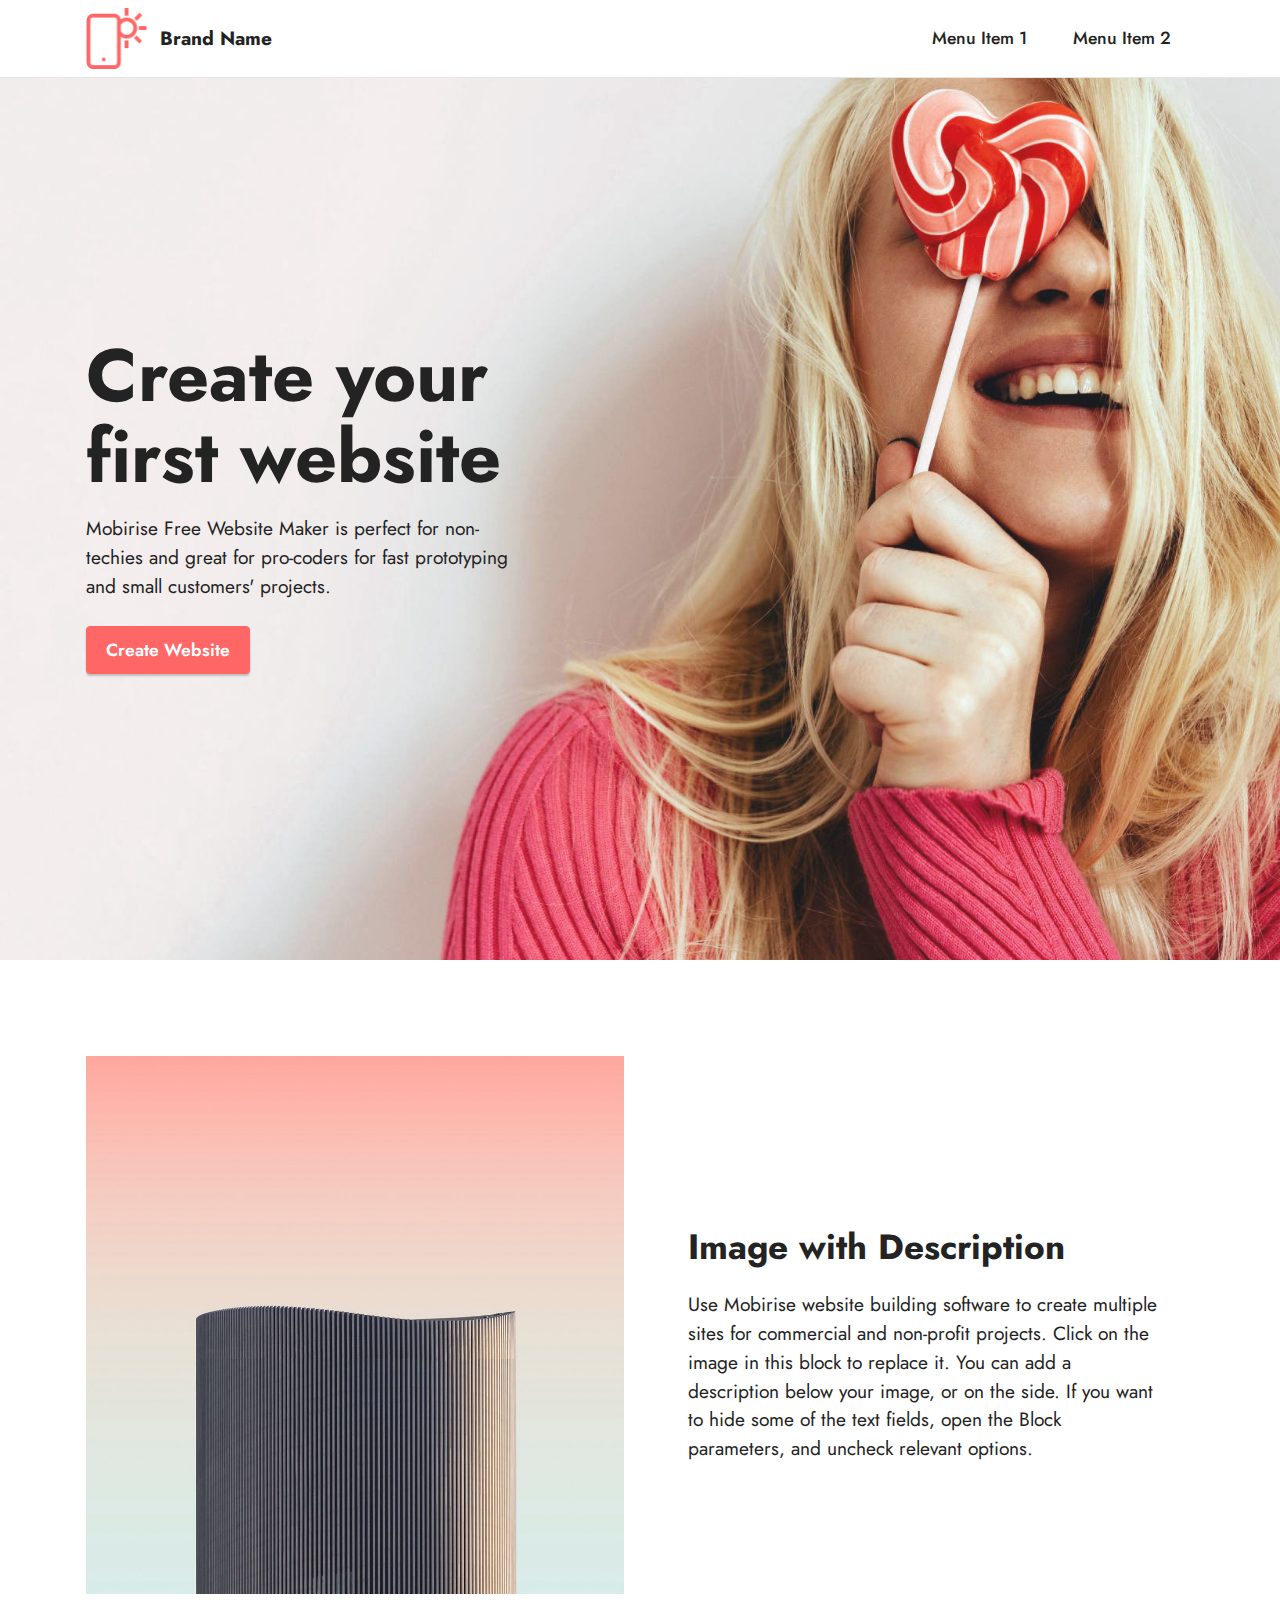
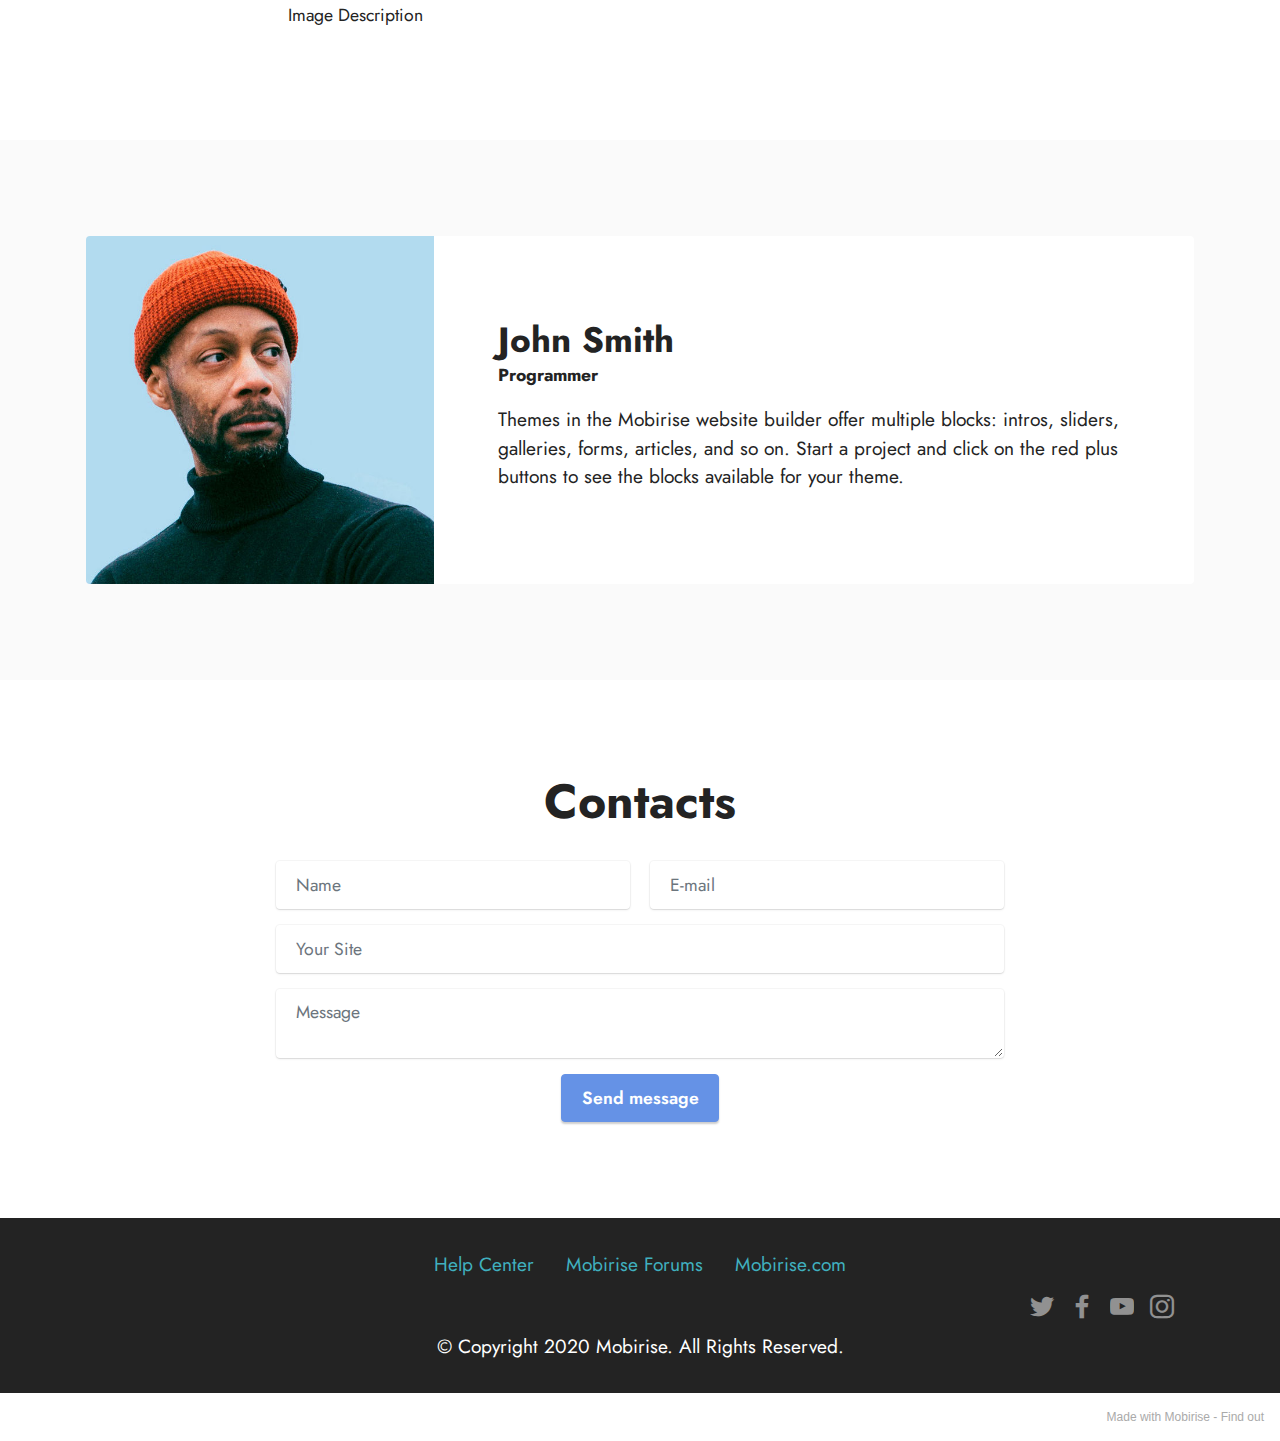
==== page1.html @ b59814b5 "default mobirise start" ====
<!DOCTYPE html>
<html  >
<head>
  <!-- Site made with Mobirise Website Builder v5.3.15, https://mobirise.com -->
  <meta charset="UTF-8">
  <meta http-equiv="X-UA-Compatible" content="IE=edge">
  <meta name="generator" content="Mobirise v5.3.15, mobirise.com">
  <meta name="viewport" content="width=device-width, initial-scale=1, minimum-scale=1">
  <link rel="shortcut icon" href="assets/images/logo.png" type="image/x-icon">
  <meta name="description" content="">
  
  
  <title>Stuff</title>
  <link rel="stylesheet" href="assets/bootstrap/css/bootstrap.min.css">
  <link rel="stylesheet" href="assets/bootstrap/css/bootstrap-grid.min.css">
  <link rel="stylesheet" href="assets/bootstrap/css/bootstrap-reboot.min.css">
  <link rel="stylesheet" href="assets/dropdown/css/style.css">
  <link rel="stylesheet" href="assets/socicon/css/styles.css">
  <link rel="stylesheet" href="assets/theme/css/style.css">
  <link rel="preload" href="https://fonts.googleapis.com/css?family=Jost:100,200,300,400,500,600,700,800,900,100i,200i,300i,400i,500i,600i,700i,800i,900i&display=swap" as="style" onload="this.onload=null;this.rel='stylesheet'">
  <noscript><link rel="stylesheet" href="https://fonts.googleapis.com/css?family=Jost:100,200,300,400,500,600,700,800,900,100i,200i,300i,400i,500i,600i,700i,800i,900i&display=swap"></noscript>
  <link rel="preload" as="style" href="assets/mobirise/css/mbr-additional.css"><link rel="stylesheet" href="assets/mobirise/css/mbr-additional.css" type="text/css">
  
  
  
  
</head>
<body>
  
  <section class="menu cid-s48OLK6784" once="menu" id="menu1-k">
    
    <nav class="navbar navbar-dropdown navbar-fixed-top navbar-expand-lg">
        <div class="container">
            <div class="navbar-brand">
                <span class="navbar-logo">
                    <a href="https://mobiri.se">
                        <img src="assets/images/logo.png" alt="Mobirise" style="height: 3.8rem;">
                    </a>
                </span>
                <span class="navbar-caption-wrap"><a class="navbar-caption text-black display-7" href="https://mobiri.se">Brand Name</a></span>
            </div>
            <button class="navbar-toggler" type="button" data-toggle="collapse" data-target="#navbarSupportedContent" aria-controls="navbarNavAltMarkup" aria-expanded="false" aria-label="Toggle navigation">
                <div class="hamburger">
                    <span></span>
                    <span></span>
                    <span></span>
                    <span></span>
                </div>
            </button>
            <div class="collapse navbar-collapse" id="navbarSupportedContent">
                <ul class="navbar-nav nav-dropdown nav-right" data-app-modern-menu="true"><li class="nav-item"><a class="nav-link link text-black display-4" href="https://mobirise.com">Menu Item 1</a></li>
                    <li class="nav-item"><a class="nav-link link text-black display-4" href="https://mobirise.com">
                            Menu Item 2</a></li></ul>
                
                
            </div>
        </div>
    </nav>

</section>

<section data-bs-version="5" class="header1 cid-sEaoOGpxXw mbr-fullscreen" id="header1-m">

    

    <div class="mbr-overlay" style="opacity: 0.1; background-color: rgb(250, 250, 250);"></div>

    <div class="container">
        <div class="row">
            <div class="col-12 col-lg-5">
                <h1 class="mbr-section-title mbr-fonts-style mb-3 display-1"><strong>Create your first website</strong></h1>
                
                <p class="mbr-text mbr-fonts-style display-7">
                    Mobirise Free Website Maker is perfect for non-techies and great for pro-coders for fast prototyping and small customers' projects.</p>
                <div class="mbr-section-btn mt-3"><a class="btn btn-secondary display-4" href="https://mobiri.se">Create Website</a></div>
            </div>
        </div>
    </div>
</section>

<section data-bs-version="5" class="image1 cid-sEaKKhpQKd" id="image1-u">
    

    

    <div class="container">
        <div class="row align-items-center">
            <div class="col-12 col-lg-6">
                <div class="image-wrapper">
                    <img src="assets/images/4.jpg" alt="Mobirise">
                    <p class="mbr-description mbr-fonts-style pt-2 align-center display-4">
                    Image Description</p>
                </div>
            </div>
            <div class="col-12 col-lg">
                <div class="text-wrapper">
                    <h3 class="mbr-section-title mbr-fonts-style mb-3 display-5">
                        <strong>Image with Description</strong></h3>
                    <p class="mbr-text mbr-fonts-style display-7">
                        Use Mobirise website building software to create multiple sites for commercial and non-profit projects. Click on the image in this block to replace it. You can add a description below your image, or on the side. If you want to hide some of the text fields, open the Block parameters, and uncheck relevant options.</p>
                </div>
            </div>
        </div>
    </div>
</section>

<section data-bs-version="5" class="team2 cid-sEaE7XAwR1" xmlns="http://www.w3.org/1999/html" id="team2-s">
    
    
    <div class="container">
        <div class="card">
            <div class="card-wrapper">
                <div class="row align-items-center">
                    <div class="col-12 col-md-4">
                        <div class="image-wrapper">
                            <img src="assets/images/team1.jpg" alt="Mobirise">
                        </div>
                    </div>
                    <div class="col-12 col-md">
                        <div class="card-box">
                            <h5 class="card-title mbr-fonts-style m-0 display-5">
                                <strong>John Smith</strong>
                            </h5>
                            <h6 class="card-subtitle mbr-fonts-style mb-3 display-4">
                                <strong>Programmer</strong>
                            </h6>
                            <p class="mbr-text mbr-fonts-style display-7">
                                Themes in the Mobirise website builder offer multiple blocks: intros, sliders,
                                galleries, forms, articles, and so on. Start a project and click on the red plus buttons
                                to see the blocks available for your theme.
                            </p>
                            
                        </div>
                    </div>
                </div>
            </div>
        </div>
        
        
    </div>
</section>

<section data-bs-version="5" class="form5 cid-sEaKGz1QrH" id="form5-t">
    
    
    <div class="container">
        <div class="mbr-section-head">
            <h3 class="mbr-section-title mbr-fonts-style align-center mb-0 display-2">
                <strong>Contacts</strong>
            </h3>
            
        </div>
        <div class="row justify-content-center mt-4">
            <div class="col-lg-8 mx-auto mbr-form" data-form-type="formoid">
                <form action="https://mobirise.eu/" method="POST" class="mbr-form form-with-styler" data-form-title="Form Name"><input type="hidden" name="email" data-form-email="true" value="W92uXY3sP7HtHUeAK1rM3DYgXbi/4XWy49uOgr8+T4eS1At6cnFmi3TkucFEPTdUoYhQ1/Ftp0VCK+U4CrrGh5AGWeN4WQmde5aiM6MkG2aBrFM1gDrx82/YSzYjQr09">
                    <div class="row">
                        <div hidden="hidden" data-form-alert="" class="alert alert-success col-12">Thanks for filling out
                            the form!</div>
                        <div hidden="hidden" data-form-alert-danger="" class="alert alert-danger col-12">Oops...! some
                            problem!</div>
                    </div>
                    <div class="dragArea row">
                        <div class="col-md col-sm-12 form-group mb-3" data-for="name">
                            <input type="text" name="name" placeholder="Name" data-form-field="name" class="form-control" value="" id="name-form5-t">
                        </div>
                        <div class="col-md col-sm-12 form-group mb-3" data-for="email">
                            <input type="email" name="email" placeholder="E-mail" data-form-field="email" class="form-control" value="" id="email-form5-t">
                        </div>
                        <div class="col-12 form-group mb-3" data-for="url">
                            <input type="url" name="url" placeholder="Your Site" data-form-field="url" class="form-control" value="" id="url-form5-t">
                        </div>
                        <div class="col-12 form-group mb-3" data-for="textarea">
                            <textarea name="textarea" placeholder="Message" data-form-field="textarea" class="form-control" id="textarea-form5-t"></textarea>
                        </div>
                        <div class="col-lg-12 col-md-12 col-sm-12 align-center mbr-section-btn">
                            <button type="submit" class="btn btn-primary display-4">Send message</button>
                        </div>
                    </div>
                </form>
            </div>
        </div>
    </div>
</section>

<section class="footer3 cid-s48P1Icc8J" once="footers" id="footer3-l">

    

    

    <div class="container">
        <div class="media-container-row align-center mbr-white">
            <div class="row row-links">
                <ul class="foot-menu">
                    
                    
                    
                    
                    
                <li class="foot-menu-item mbr-fonts-style display-7"><a href="https://mobirise.com/help/" class="text-success">Help Center</a></li><li class="foot-menu-item mbr-fonts-style display-7"><a href="http://forums.mobirise.com/" class="text-success">Mobirise Forums</a></li><li class="foot-menu-item mbr-fonts-style display-7"><a href="https://mobirise.com/" class="text-success">Mobirise.com</a></li></ul>
            </div>
            <div class="row social-row">
                <div class="social-list align-right pb-2">
                    
                    
                    
                    
                    
                    
                <div class="soc-item">
                        <a href="https://twitter.com/mobirise" target="_blank">
                            <span class="socicon-twitter socicon mbr-iconfont mbr-iconfont-social"></span>
                        </a>
                    </div><div class="soc-item">
                        <a href="https://www.facebook.com/pages/Mobirise/1616226671953247" target="_blank">
                            <span class="socicon-facebook socicon mbr-iconfont mbr-iconfont-social"></span>
                        </a>
                    </div><div class="soc-item">
                        <a href="https://www.youtube.com/c/mobirise" target="_blank">
                            <span class="socicon-youtube socicon mbr-iconfont mbr-iconfont-social"></span>
                        </a>
                    </div><div class="soc-item">
                        <a href="https://instagram.com/mobirise" target="_blank">
                            <span class="mbr-iconfont mbr-iconfont-social socicon-instagram socicon"></span>
                        </a>
                    </div></div>
            </div>
            <div class="row row-copirayt">
                <p class="mbr-text mb-0 mbr-fonts-style mbr-white align-center display-7">
                    © Copyright 2020 Mobirise. All Rights Reserved.
                </p>
            </div>
        </div>
    </div>
</section><section style="background-color: #fff; font-family: -apple-system, BlinkMacSystemFont, 'Segoe UI', 'Roboto', 'Helvetica Neue', Arial, sans-serif; color:#aaa; font-size:12px; padding: 0; align-items: center; display: flex;"><a href="https://mobirise.site/z" style="flex: 1 1; height: 3rem; padding-left: 1rem;"></a><p style="flex: 0 0 auto; margin:0; padding-right:1rem;">Made with Mobirise - <a href="https://mobirise.site/l" style="color:#aaa;">Find out</a></p></section><script src="assets/bootstrap/js/bootstrap.bundle.min.js"></script>  <script src="assets/web/assets/cookies-alert-plugin/cookies-alert-core.js"></script>  <script src="assets/web/assets/cookies-alert-plugin/cookies-alert-script.js"></script>  <script src="assets/smoothscroll/smooth-scroll.js"></script>  <script src="assets/ytplayer/index.js"></script>  <script src="assets/theme/js/script.js"></script>  <script src="assets/formoid/formoid.min.js"></script>  
  
  
<input name="cookieData" type="hidden" data-cookie-customDialogSelector='null' data-cookie-colorText='#424a4d' data-cookie-colorBg='rgba(234, 239, 241, 0.99)' data-cookie-textButton='Agree' data-cookie-colorButton='' data-cookie-colorLink='#424a4d' data-cookie-underlineLink='true' data-cookie-text="We use cookies to give you the best experience. Read our <a href='privacy.html'>cookie policy</a>.">
   <div id="scrollToTop" class="scrollToTop mbr-arrow-up"><a style="text-align: center;"><i class="mbr-arrow-up-icon mbr-arrow-up-icon-cm cm-icon cm-icon-smallarrow-up"></i></a></div>
  </body>
</html>
---- assets/dropdown/css/style.css ----
.navbar-dropdown {
  left: 0;
  padding: 0;
  position: absolute;
  right: 0;
  top: 0;
  transition: all 0.45s ease;
  z-index: 1030;
  background: #282828; }
  .navbar-dropdown .navbar-logo {
    margin-right: 0.8rem;
    transition: margin 0.3s ease-in-out;
    vertical-align: middle; }
    .navbar-dropdown .navbar-logo img {
      height: 3.125rem;
      transition: all 0.3s ease-in-out; }
    .navbar-dropdown .navbar-logo.mbr-iconfont {
      font-size: 3.125rem;
      line-height: 3.125rem; }
  .navbar-dropdown .navbar-caption {
    font-weight: 700;
    white-space: normal;
    vertical-align: -4px;
    line-height: 3.125rem !important; }
    .navbar-dropdown .navbar-caption, .navbar-dropdown .navbar-caption:hover {
      color: inherit;
      text-decoration: none; }
  .navbar-dropdown .mbr-iconfont + .navbar-caption {
    vertical-align: -1px; }
  .navbar-dropdown.navbar-fixed-top {
    position: fixed; }
  .navbar-dropdown .navbar-brand span {
    vertical-align: -4px; }
  .navbar-dropdown.bg-color.transparent {
    background: none; }
  .navbar-dropdown.navbar-short .navbar-brand {
    padding: 0.625rem 0; }
    .navbar-dropdown.navbar-short .navbar-brand span {
      vertical-align: -1px; }
  .navbar-dropdown.navbar-short .navbar-caption {
    line-height: 2.375rem !important;
    vertical-align: -2px; }
  .navbar-dropdown.navbar-short .navbar-logo {
    margin-right: 0.5rem; }
    .navbar-dropdown.navbar-short .navbar-logo img {
      height: 2.375rem; }
    .navbar-dropdown.navbar-short .navbar-logo.mbr-iconfont {
      font-size: 2.375rem;
      line-height: 2.375rem; }
  .navbar-dropdown.navbar-short .mbr-table-cell {
    height: 3.625rem; }
  .navbar-dropdown .navbar-close {
    left: 0.6875rem;
    position: fixed;
    top: 0.75rem;
    z-index: 1000; }
  .navbar-dropdown .hamburger-icon {
    content: "";
    display: inline-block;
    vertical-align: middle;
    width: 16px;
    -webkit-box-shadow: 0 -6px 0 1px #282828,0 0 0 1px #282828,0 6px 0 1px #282828;
    -moz-box-shadow: 0 -6px 0 1px #282828,0 0 0 1px #282828,0 6px 0 1px #282828;
    box-shadow: 0 -6px 0 1px #282828,0 0 0 1px #282828,0 6px 0 1px #282828; }

.dropdown-menu .dropdown-toggle[data-toggle="dropdown-submenu"]::after {
  border-bottom: 0.35em solid transparent;
  border-left: 0.35em solid;
  border-right: 0;
  border-top: 0.35em solid transparent;
  margin-left: 0.3rem; }

.dropdown-menu .dropdown-item:focus {
  outline: 0; }

.nav-dropdown {
  font-size: 0.75rem;
  font-weight: 500;
  height: auto !important; }
  .nav-dropdown .nav-btn {
    padding-left: 1rem; }
  .nav-dropdown .link {
    margin: .667em 1.667em;
    font-weight: 500;
    padding: 0;
    transition: color .2s ease-in-out; }
    .nav-dropdown .link.dropdown-toggle {
      margin-right: 2.583em; }
      .nav-dropdown .link.dropdown-toggle::after {
        margin-left: .25rem;
        border-top: 0.35em solid;
        border-right: 0.35em solid transparent;
        border-left: 0.35em solid transparent;
        border-bottom: 0; }
      .nav-dropdown .link.dropdown-toggle[aria-expanded="true"] {
        margin: 0;
        padding: 0.667em 3.263em  0.667em 1.667em; }
  .nav-dropdown .link::after,
  .nav-dropdown .dropdown-item::after {
    color: inherit; }
  .nav-dropdown .btn {
    font-size: 0.75rem;
    font-weight: 700;
    letter-spacing: 0;
    margin-bottom: 0;
    padding-left: 1.25rem;
    padding-right: 1.25rem; }
  .nav-dropdown .dropdown-menu {
    border-radius: 0;
    border: 0;
    left: 0;
    margin: 0;
    padding-bottom: 1.25rem;
    padding-top: 1.25rem;
    position: relative; }
  .nav-dropdown .dropdown-submenu {
    margin-left: 0.125rem;
    top: 0; }
  .nav-dropdown .dropdown-item {
    font-weight: 500;
    line-height: 2;
    padding: 0.3846em 4.615em 0.3846em 1.5385em;
    position: relative;
    transition: color .2s ease-in-out, background-color .2s ease-in-out; }
    .nav-dropdown .dropdown-item::after {
      margin-top: -0.3077em;
      position: absolute;
      right: 1.1538em;
      top: 50%; }
    .nav-dropdown .dropdown-item:focus, .nav-dropdown .dropdown-item:hover {
      background: none; }

@media (max-width: 767px) {
  .nav-dropdown.navbar-toggleable-sm {
    bottom: 0;
    display: none;
    left: 0;
    overflow-x: hidden;
    position: fixed;
    top: 0;
    transform: translateX(-100%);
    -ms-transform: translateX(-100%);
    -webkit-transform: translateX(-100%);
    width: 18.75rem;
    z-index: 999; } }
.nav-dropdown.navbar-toggleable-xl {
  bottom: 0;
  display: none;
  left: 0;
  overflow-x: hidden;
  position: fixed;
  top: 0;
  transform: translateX(-100%);
  -ms-transform: translateX(-100%);
  -webkit-transform: translateX(-100%);
  width: 18.75rem;
  z-index: 999; }

.nav-dropdown-sm {
  display: block !important;
  overflow-x: hidden;
  overflow: auto;
  padding-top: 3.875rem; }
  .nav-dropdown-sm::after {
    content: "";
    display: block;
    height: 3rem;
    width: 100%; }
  .nav-dropdown-sm.collapse.in ~ .navbar-close {
    display: block !important; }
  .nav-dropdown-sm.collapsing, .nav-dropdown-sm.collapse.in {
    transform: translateX(0);
    -ms-transform: translateX(0);
    -webkit-transform: translateX(0);
    transition: all 0.25s ease-out;
    -webkit-transition: all 0.25s ease-out;
    background: #282828; }
  .nav-dropdown-sm.collapsing[aria-expanded="false"] {
    transform: translateX(-100%);
    -ms-transform: translateX(-100%);
    -webkit-transform: translateX(-100%); }
  .nav-dropdown-sm .nav-item {
    display: block;
    margin-left: 0 !important;
    padding-left: 0; }
  .nav-dropdown-sm .link,
  .nav-dropdown-sm .dropdown-item {
    border-top: 1px dotted rgba(255, 255, 255, 0.1);
    font-size: 0.8125rem;
    line-height: 1.6;
    margin: 0 !important;
    padding: 0.875rem 2.4rem 0.875rem 1.5625rem !important;
    position: relative;
    white-space: normal; }
    .nav-dropdown-sm .link:focus, .nav-dropdown-sm .link:hover,
    .nav-dropdown-sm .dropdown-item:focus,
    .nav-dropdown-sm .dropdown-item:hover {
      background: rgba(0, 0, 0, 0.2) !important;
      color: #c0a375; }
  .nav-dropdown-sm .nav-btn {
    position: relative;
    padding: 1.5625rem 1.5625rem 0 1.5625rem; }
    .nav-dropdown-sm .nav-btn::before {
      border-top: 1px dotted rgba(255, 255, 255, 0.1);
      content: "";
      left: 0;
      position: absolute;
      top: 0;
      width: 100%; }
    .nav-dropdown-sm .nav-btn + .nav-btn {
      padding-top: 0.625rem; }
      .nav-dropdown-sm .nav-btn + .nav-btn::before {
        display: none; }
  .nav-dropdown-sm .btn {
    padding: 0.625rem 0; }
  .nav-dropdown-sm .dropdown-toggle[data-toggle="dropdown-submenu"]::after {
    margin-left: .25rem;
    border-top: 0.35em solid;
    border-right: 0.35em solid transparent;
    border-left: 0.35em solid transparent;
    border-bottom: 0; }
  .nav-dropdown-sm .dropdown-toggle[data-toggle="dropdown-submenu"][aria-expanded="true"]::after {
    border-top: 0;
    border-right: 0.35em solid transparent;
    border-left: 0.35em solid transparent;
    border-bottom: 0.35em solid; }
  .nav-dropdown-sm .dropdown-menu {
    margin: 0;
    padding: 0;
    position: relative;
    top: 0;
    left: 0;
    width: 100%;
    border: 0;
    float: none;
    border-radius: 0;
    background: none; }
  .nav-dropdown-sm .dropdown-submenu {
    left: 100%;
    margin-left: 0.125rem;
    margin-top: -1.25rem;
    top: 0; }

.navbar-toggleable-sm .nav-dropdown .dropdown-menu {
  position: absolute; }

.navbar-toggleable-sm .nav-dropdown .dropdown-submenu {
  left: 100%;
  margin-left: 0.125rem;
  margin-top: -1.25rem;
  top: 0; }

.navbar-toggleable-sm.opened .nav-dropdown .dropdown-menu {
  position: relative; }

.navbar-toggleable-sm.opened .nav-dropdown .dropdown-submenu {
  left: 0;
  margin-left: 00rem;
  margin-top: 0rem;
  top: 0; }

.is-builder .nav-dropdown.collapsing {
  transition: none !important; }
---- assets/socicon/css/styles.css ----
@charset "UTF-8";

@font-face {
  font-family: 'Socicon';
  src:  url('../fonts/socicon.eot');
  src:  url('../fonts/socicon.eot?#iefix') format('embedded-opentype'),
    url('../fonts/socicon.woff2') format('woff2'),
    url('../fonts/socicon.ttf') format('truetype'),
    url('../fonts/socicon.woff') format('woff'),
    url('../fonts/socicon.svg#socicon') format('svg');
  font-weight: normal;
  font-style: normal;
  font-display: swap;
}

[data-icon]:before {
  font-family: "socicon" !important;
  content: attr(data-icon);
  font-style: normal !important;
  font-weight: normal !important;
  font-variant: normal !important;
  text-transform: none !important;
  speak: none;
  line-height: 1;
  -webkit-font-smoothing: antialiased;
  -moz-osx-font-smoothing: grayscale;
}

[class^="socicon-"], [class*=" socicon-"] {
  /* use !important to prevent issues with browser extensions that change fonts */
  font-family: 'Socicon' !important;
  speak: none;
  font-style: normal;
  font-weight: normal;
  font-variant: normal;
  text-transform: none;
  line-height: 1;

  /* Better Font Rendering =========== */
  -webkit-font-smoothing: antialiased;
  -moz-osx-font-smoothing: grayscale;
}

.socicon-eitaa:before {
  content: "\e97c";
}
.socicon-soroush:before {
  content: "\e97d";
}
.socicon-bale:before {
  content: "\e97e";
}
.socicon-zazzle:before {
  content: "\e97b";
}
.socicon-society6:before {
  content: "\e97a";
}
.socicon-redbubble:before {
  content: "\e979";
}
.socicon-avvo:before {
  content: "\e978";
}
.socicon-stitcher:before {
  content: "\e977";
}
.socicon-googlehangouts:before {
  content: "\e974";
}
.socicon-dlive:before {
  content: "\e975";
}
.socicon-vsco:before {
  content: "\e976";
}
.socicon-flipboard:before {
  content: "\e973";
}
.socicon-ubuntu:before {
  content: "\e958";
}
.socicon-artstation:before {
  content: "\e959";
}
.socicon-invision:before {
  content: "\e95a";
}
.socicon-torial:before {
  content: "\e95b";
}
.socicon-collectorz:before {
  content: "\e95c";
}
.socicon-seenthis:before {
  content: "\e95d";
}
.socicon-googleplaymusic:before {
  content: "\e95e";
}
.socicon-debian:before {
  content: "\e95f";
}
.socicon-filmfreeway:before {
  content: "\e960";
}
.socicon-gnome:before {
  content: "\e961";
}
.socicon-itchio:before {
  content: "\e962";
}
.socicon-jamendo:before {
  content: "\e963";
}
.socicon-mix:before {
  content: "\e964";
}
.socicon-sharepoint:before {
  content: "\e965";
}
.socicon-tinder:before {
  content: "\e966";
}
.socicon-windguru:before {
  content: "\e967";
}
.socicon-cdbaby:before {
  content: "\e968";
}
.socicon-elementaryos:before {
  content: "\e969";
}
.socicon-stage32:before {
  content: "\e96a";
}
.socicon-tiktok:before {
  content: "\e96b";
}
.socicon-gitter:before {
  content: "\e96c";
}
.socicon-letterboxd:before {
  content: "\e96d";
}
.socicon-threema:before {
  content: "\e96e";
}
.socicon-splice:before {
  content: "\e96f";
}
.socicon-metapop:before {
  content: "\e970";
}
.socicon-naver:before {
  content: "\e971";
}
.socicon-remote:before {
  content: "\e972";
}
.socicon-internet:before {
  content: "\e957";
}
.socicon-moddb:before {
  content: "\e94b";
}
.socicon-indiedb:before {
  content: "\e94c";
}
.socicon-traxsource:before {
  content: "\e94d";
}
.socicon-gamefor:before {
  content: "\e94e";
}
.socicon-pixiv:before {
  content: "\e94f";
}
.socicon-myanimelist:before {
  content: "\e950";
}
.socicon-blackberry:before {
  content: "\e951";
}
.socicon-wickr:before {
  content: "\e952";
}
.socicon-spip:before {
  content: "\e953";
}
.socicon-napster:before {
  content: "\e954";
}
.socicon-beatport:before {
  content: "\e955";
}
.socicon-hackerone:before {
  content: "\e956";
}
.socicon-hackernews:before {
  content: "\e946";
}
.socicon-smashwords:before {
  content: "\e947";
}
.socicon-kobo:before {
  content: "\e948";
}
.socicon-bookbub:before {
  content: "\e949";
}
.socicon-mailru:before {
  content: "\e94a";
}
.socicon-gitlab:before {
  content: "\e945";
}
.socicon-instructables:before {
  content: "\e944";
}
.socicon-portfolio:before {
  content: "\e943";
}
.socicon-codered:before {
  content: "\e940";
}
.socicon-origin:before {
  content: "\e941";
}
.socicon-nextdoor:before {
  content: "\e942";
}
.socicon-udemy:before {
  content: "\e93f";
}
.socicon-livemaster:before {
  content: "\e93e";
}
.socicon-crunchbase:before {
  content: "\e93b";
}
.socicon-homefy:before {
  content: "\e93c";
}
.socicon-calendly:before {
  content: "\e93d";
}
.socicon-realtor:before {
  content: "\e90f";
}
.socicon-tidal:before {
  content: "\e910";
}
.socicon-qobuz:before {
  content: "\e911";
}
.socicon-natgeo:before {
  content: "\e912";
}
.socicon-mastodon:before {
  content: "\e913";
}
.socicon-unsplash:before {
  content: "\e914";
}
.socicon-homeadvisor:before {
  content: "\e915";
}
.socicon-angieslist:before {
  content: "\e916";
}
.socicon-codepen:before {
  content: "\e917";
}
.socicon-slack:before {
  content: "\e918";
}
.socicon-openaigym:before {
  content: "\e919";
}
.socicon-logmein:before {
  content: "\e91a";
}
.socicon-fiverr:before {
  content: "\e91b";
}
.socicon-gotomeeting:before {
  content: "\e91c";
}
.socicon-aliexpress:before {
  content: "\e91d";
}
.socicon-guru:before {
  content: "\e91e";
}
.socicon-appstore:before {
  content: "\e91f";
}
.socicon-homes:before {
  content: "\e920";
}
.socicon-zoom:before {
  content: "\e921";
}
.socicon-alibaba:before {
  content: "\e922";
}
.socicon-craigslist:before {
  content: "\e923";
}
.socicon-wix:before {
  content: "\e924";
}
.socicon-redfin:before {
  content: "\e925";
}
.socicon-googlecalendar:before {
  content: "\e926";
}
.socicon-shopify:before {
  content: "\e927";
}
.socicon-freelancer:before {
  content: "\e928";
}
.socicon-seedrs:before {
  content: "\e929";
}
.socicon-bing:before {
  content: "\e92a";
}
.socicon-doodle:before {
  content: "\e92b";
}
.socicon-bonanza:before {
  content: "\e92c";
}
.socicon-squarespace:before {
  content: "\e92d";
}
.socicon-toptal:before {
  content: "\e92e";
}
.socicon-gust:before {
  content: "\e92f";
}
.socicon-ask:before {
  content: "\e930";
}
.socicon-trulia:before {
  content: "\e931";
}
.socicon-loomly:before {
  content: "\e932";
}
.socicon-ghost:before {
  content: "\e933";
}
.socicon-upwork:before {
  content: "\e934";
}
.socicon-fundable:before {
  content: "\e935";
}
.socicon-booking:before {
  content: "\e936";
}
.socicon-googlemaps:before {
  content: "\e937";
}
.socicon-zillow:before {
  content: "\e938";
}
.socicon-niconico:before {
  content: "\e939";
}
.socicon-toneden:before {
  content: "\e93a";
}
.socicon-augment:before {
  content: "\e908";
}
.socicon-bitbucket:before {
  content: "\e909";
}
.socicon-fyuse:before {
  content: "\e90a";
}
.socicon-yt-gaming:before {
  content: "\e90b";
}
.socicon-sketchfab:before {
  content: "\e90c";
}
.socicon-mobcrush:before {
  content: "\e90d";
}
.socicon-microsoft:before {
  content: "\e90e";
}
.socicon-pandora:before {
  content: "\e907";
}
.socicon-messenger:before {
  content: "\e906";
}
.socicon-gamewisp:before {
  content: "\e905";
}
.socicon-bloglovin:before {
  content: "\e904";
}
.socicon-tunein:before {
  content: "\e903";
}
.socicon-gamejolt:before {
  content: "\e901";
}
.socicon-trello:before {
  content: "\e902";
}
.socicon-spreadshirt:before {
  content: "\e900";
}
.socicon-500px:before {
  content: "\e000";
}
.socicon-8tracks:before {
  content: "\e001";
}
.socicon-airbnb:before {
  content: "\e002";
}
.socicon-alliance:before {
  content: "\e003";
}
.socicon-amazon:before {
  content: "\e004";
}
.socicon-amplement:before {
  content: "\e005";
}
.socicon-android:before {
  content: "\e006";
}
.socicon-angellist:before {
  content: "\e007";
}
.socicon-apple:before {
  content: "\e008";
}
.socicon-appnet:before {
  content: "\e009";
}
.socicon-baidu:before {
  content: "\e00a";
}
.socicon-bandcamp:before {
  content: "\e00b";
}
.socicon-battlenet:before {
  content: "\e00c";
}
.socicon-mixer:before {
  content: "\e00d";
}
.socicon-bebee:before {
  content: "\e00e";
}
.socicon-bebo:before {
  content: "\e00f";
}
.socicon-behance:before {
  content: "\e010";
}
.socicon-blizzard:before {
  content: "\e011";
}
.socicon-blogger:before {
  content: "\e012";
}
.socicon-buffer:before {
  content: "\e013";
}
.socicon-chrome:before {
  content: "\e014";
}
.socicon-coderwall:before {
  content: "\e015";
}
.socicon-curse:before {
  content: "\e016";
}
.socicon-dailymotion:before {
  content: "\e017";
}
.socicon-deezer:before {
  content: "\e018";
}
.socicon-delicious:before {
  content: "\e019";
}
.socicon-deviantart:before {
  content: "\e01a";
}
.socicon-diablo:before {
  content: "\e01b";
}
.socicon-digg:before {
  content: "\e01c";
}
.socicon-discord:before {
  content: "\e01d";
}
.socicon-disqus:before {
  content: "\e01e";
}
.socicon-douban:before {
  content: "\e01f";
}
.socicon-draugiem:before {
  content: "\e020";
}
.socicon-dribbble:before {
  content: "\e021";
}
.socicon-drupal:before {
  content: "\e022";
}
.socicon-ebay:before {
  content: "\e023";
}
.socicon-ello:before {
  content: "\e024";
}
.socicon-endomodo:before {
  content: "\e025";
}
.socicon-envato:before {
  content: "\e026";
}
.socicon-etsy:before {
  content: "\e027";
}
.socicon-facebook:before {
  content: "\e028";
}
.socicon-feedburner:before {
  content: "\e029";
}
.socicon-filmweb:before {
  content: "\e02a";
}
.socicon-firefox:before {
  content: "\e02b";
}
.socicon-flattr:before {
  content: "\e02c";
}
.socicon-flickr:before {
  content: "\e02d";
}
.socicon-formulr:before {
  content: "\e02e";
}
.socicon-forrst:before {
  content: "\e02f";
}
.socicon-foursquare:before {
  content: "\e030";
}
.socicon-friendfeed:before {
  content: "\e031";
}
.socicon-github:before {
  content: "\e032";
}
.socicon-goodreads:before {
  content: "\e033";
}
.socicon-google:before {
  content: "\e034";
}
.socicon-googlescholar:before {
  content: "\e035";
}
.socicon-googlegroups:before {
  content: "\e036";
}
.socicon-googlephotos:before {
  content: "\e037";
}
.socicon-googleplus:before {
  content: "\e038";
}
.socicon-grooveshark:before {
  content: "\e039";
}
.socicon-hackerrank:before {
  content: "\e03a";
}
.socicon-hearthstone:before {
  content: "\e03b";
}
.socicon-hellocoton:before {
  content: "\e03c";
}
.socicon-heroes:before {
  content: "\e03d";
}
.socicon-smashcast:before {
  content: "\e03e";
}
.socicon-horde:before {
  content: "\e03f";
}
.socicon-houzz:before {
  content: "\e040";
}
.socicon-icq:before {
  content: "\e041";
}
.socicon-identica:before {
  content: "\e042";
}
.socicon-imdb:before {
  content: "\e043";
}
.socicon-instagram:before {
  content: "\e044";
}
.socicon-issuu:before {
  content: "\e045";
}
.socicon-istock:before {
  content: "\e046";
}
.socicon-itunes:before {
  content: "\e047";
}
.socicon-keybase:before {
  content: "\e048";
}
.socicon-lanyrd:before {
  content: "\e049";
}
.socicon-lastfm:before {
  content: "\e04a";
}
.socicon-line:before {
  content: "\e04b";
}
.socicon-linkedin:before {
  content: "\e04c";
}
.socicon-livejournal:before {
  content: "\e04d";
}
.socicon-lyft:before {
  content: "\e04e";
}
.socicon-macos:before {
  content: "\e04f";
}
.socicon-mail:before {
  content: "\e050";
}
.socicon-medium:before {
  content: "\e051";
}
.socicon-meetup:before {
  content: "\e052";
}
.socicon-mixcloud:before {
  content: "\e053";
}
.socicon-modelmayhem:before {
  content: "\e054";
}
.socicon-mumble:before {
  content: "\e055";
}
.socicon-myspace:before {
  content: "\e056";
}
.socicon-newsvine:before {
  content: "\e057";
}
.socicon-nintendo:before {
  content: "\e058";
}
.socicon-npm:before {
  content: "\e059";
}
.socicon-odnoklassniki:before {
  content: "\e05a";
}
.socicon-openid:before {
  content: "\e05b";
}
.socicon-opera:before {
  content: "\e05c";
}
.socicon-outlook:before {
  content: "\e05d";
}
.socicon-overwatch:before {
  content: "\e05e";
}
.socicon-patreon:before {
  content: "\e05f";
}
.socicon-paypal:before {
  content: "\e060";
}
.socicon-periscope:before {
  content: "\e061";
}
.socicon-persona:before {
  content: "\e062";
}
.socicon-pinterest:before {
  content: "\e063";
}
.socicon-play:before {
  content: "\e064";
}
.socicon-player:before {
  content: "\e065";
}
.socicon-playstation:before {
  content: "\e066";
}
.socicon-pocket:before {
  content: "\e067";
}
.socicon-qq:before {
  content: "\e068";
}
.socicon-quora:before {
  content: "\e069";
}
.socicon-raidcall:before {
  content: "\e06a";
}
.socicon-ravelry:before {
  content: "\e06b";
}
.socicon-reddit:before {
  content: "\e06c";
}
.socicon-renren:before {
  content: "\e06d";
}
.socicon-researchgate:before {
  content: "\e06e";
}
.socicon-residentadvisor:before {
  content: "\e06f";
}
.socicon-reverbnation:before {
  content: "\e070";
}
.socicon-rss:before {
  content: "\e071";
}
.socicon-sharethis:before {
  content: "\e072";
}
.socicon-skype:before {
  content: "\e073";
}
.socicon-slideshare:before {
  content: "\e074";
}
.socicon-smugmug:before {
  content: "\e075";
}
.socicon-snapchat:before {
  content: "\e076";
}
.socicon-songkick:before {
  content: "\e077";
}
.socicon-soundcloud:before {
  content: "\e078";
}
.socicon-spotify:before {
  content: "\e079";
}
.socicon-stackexchange:before {
  content: "\e07a";
}
.socicon-stackoverflow:before {
  content: "\e07b";
}
.socicon-starcraft:before {
  content: "\e07c";
}
.socicon-stayfriends:before {
  content: "\e07d";
}
.socicon-steam:before {
  content: "\e07e";
}
.socicon-storehouse:before {
  content: "\e07f";
}
.socicon-strava:before {
  content: "\e080";
}
.socicon-streamjar:before {
  content: "\e081";
}
.socicon-stumbleupon:before {
  content: "\e082";
}
.socicon-swarm:before {
  content: "\e083";
}
.socicon-teamspeak:before {
  content: "\e084";
}
.socicon-teamviewer:before {
  content: "\e085";
}
.socicon-technorati:before {
  content: "\e086";
}
.socicon-telegram:before {
  content: "\e087";
}
.socicon-tripadvisor:before {
  content: "\e088";
}
.socicon-tripit:before {
  content: "\e089";
}
.socicon-triplej:before {
  content: "\e08a";
}
.socicon-tumblr:before {
  content: "\e08b";
}
.socicon-twitch:before {
  content: "\e08c";
}
.socicon-twitter:before {
  content: "\e08d";
}
.socicon-uber:before {
  content: "\e08e";
}
.socicon-ventrilo:before {
  content: "\e08f";
}
.socicon-viadeo:before {
  content: "\e090";
}
.socicon-viber:before {
  content: "\e091";
}
.socicon-viewbug:before {
  content: "\e092";
}
.socicon-vimeo:before {
  content: "\e093";
}
.socicon-vine:before {
  content: "\e094";
}
.socicon-vkontakte:before {
  content: "\e095";
}
.socicon-warcraft:before {
  content: "\e096";
}
.socicon-wechat:before {
  content: "\e097";
}
.socicon-weibo:before {
  content: "\e098";
}
.socicon-whatsapp:before {
  content: "\e099";
}
.socicon-wikipedia:before {
  content: "\e09a";
}
.socicon-windows:before {
  content: "\e09b";
}
.socicon-wordpress:before {
  content: "\e09c";
}
.socicon-wykop:before {
  content: "\e09d";
}
.socicon-xbox:before {
  content: "\e09e";
}
.socicon-xing:before {
  content: "\e09f";
}
.socicon-yahoo:before {
  content: "\e0a0";
}
.socicon-yammer:before {
  content: "\e0a1";
}
.socicon-yandex:before {
  content: "\e0a2";
}
.socicon-yelp:before {
  content: "\e0a3";
}
.socicon-younow:before {
  content: "\e0a4";
}
.socicon-youtube:before {
  content: "\e0a5";
}
.socicon-zapier:before {
  content: "\e0a6";
}
.socicon-zerply:before {
  content: "\e0a7";
}
.socicon-zomato:before {
  content: "\e0a8";
}
.socicon-zynga:before {
  content: "\e0a9";
}
---- assets/theme/css/style.css ----
@charset "UTF-8";
section {
  background-color: #ffffff;
}

body {
  font-style: normal;
  line-height: 1.5;
  font-weight: 400;
  color: #232323;
  position: relative;
}

button {
  background-color: transparent;
  border-color: transparent;
}

section,
.container,
.container-fluid {
  position: relative;
  word-wrap: break-word;
}

a.mbr-iconfont:hover {
  text-decoration: none;
}

.article .lead p,
.article .lead ul,
.article .lead ol,
.article .lead pre,
.article .lead blockquote {
  margin-bottom: 0;
}

a {
  font-style: normal;
  font-weight: 400;
  cursor: pointer;
}
a, a:hover {
  text-decoration: none;
}

.mbr-section-title {
  font-style: normal;
  line-height: 1.3;
}

.mbr-section-subtitle {
  line-height: 1.3;
}

.mbr-text {
  font-style: normal;
  line-height: 1.7;
}

h1,
h2,
h3,
h4,
h5,
h6,
.display-1,
.display-2,
.display-4,
.display-5,
.display-7,
span,
p,
a {
  line-height: 1;
  word-break: break-word;
  word-wrap: break-word;
  font-weight: 400;
}

b,
strong {
  font-weight: bold;
}

input:-webkit-autofill, input:-webkit-autofill:hover, input:-webkit-autofill:focus, input:-webkit-autofill:active {
  transition-delay: 9999s;
  -webkit-transition-property: background-color, color;
  transition-property: background-color, color;
}

textarea[type=hidden] {
  display: none;
}

section {
  background-position: 50% 50%;
  background-repeat: no-repeat;
  background-size: cover;
}
section .mbr-background-video,
section .mbr-background-video-preview {
  position: absolute;
  bottom: 0;
  left: 0;
  right: 0;
  top: 0;
}

.hidden {
  visibility: hidden;
}

.mbr-z-index20 {
  z-index: 20;
}

/*! Base colors */
.mbr-white {
  color: #ffffff;
}

.mbr-black {
  color: #111111;
}

.mbr-bg-white {
  background-color: #ffffff;
}

.mbr-bg-black {
  background-color: #000000;
}

/*! Text-aligns */
.align-left {
  text-align: left;
}

.align-center {
  text-align: center;
}

.align-right {
  text-align: right;
}

/*! Font-weight  */
.mbr-light {
  font-weight: 300;
}

.mbr-regular {
  font-weight: 400;
}

.mbr-semibold {
  font-weight: 500;
}

.mbr-bold {
  font-weight: 700;
}

/*! Media  */
.media-content {
  flex-basis: 100%;
}

.media-container-row {
  display: flex;
  flex-direction: row;
  flex-wrap: wrap;
  justify-content: center;
  align-content: center;
  align-items: start;
}
.media-container-row .media-size-item {
  width: 400px;
}

.media-container-column {
  display: flex;
  flex-direction: column;
  flex-wrap: wrap;
  justify-content: center;
  align-content: center;
  align-items: stretch;
}
.media-container-column > * {
  width: 100%;
}

@media (min-width: 992px) {
  .media-container-row {
    flex-wrap: nowrap;
  }
}
figure {
  margin-bottom: 0;
  overflow: hidden;
}

figure[mbr-media-size] {
  transition: width 0.1s;
}

img,
iframe {
  display: block;
  width: 100%;
}

.card {
  background-color: transparent;
  border: none;
}

.card-box {
  width: 100%;
}

.card-img {
  text-align: center;
  flex-shrink: 0;
  -webkit-flex-shrink: 0;
}

.media {
  max-width: 100%;
  margin: 0 auto;
}

.mbr-figure {
  align-self: center;
}

.media-container > div {
  max-width: 100%;
}

.mbr-figure img,
.card-img img {
  width: 100%;
}

@media (max-width: 991px) {
  .media-size-item {
    width: auto !important;
  }

  .media {
    width: auto;
  }

  .mbr-figure {
    width: 100% !important;
  }
}
/*! Buttons */
.mbr-section-btn {
  margin-left: -0.6rem;
  margin-right: -0.6rem;
  font-size: 0;
}

.btn {
  font-weight: 600;
  border-width: 1px;
  font-style: normal;
  margin: 0.6rem 0.6rem;
  white-space: normal;
  transition: all 0.2s ease-in-out;
  display: inline-flex;
  align-items: center;
  justify-content: center;
  word-break: break-word;
}

.btn-sm {
  font-weight: 600;
  letter-spacing: 0px;
  transition: all 0.3s ease-in-out;
}

.btn-md {
  font-weight: 600;
  letter-spacing: 0px;
  transition: all 0.3s ease-in-out;
}

.btn-lg {
  font-weight: 600;
  letter-spacing: 0px;
  transition: all 0.3s ease-in-out;
}

.btn-form {
  margin: 0;
}
.btn-form:hover {
  cursor: pointer;
}

nav .mbr-section-btn {
  margin-left: 0rem;
  margin-right: 0rem;
}

/*! Btn icon margin */
.btn .mbr-iconfont,
.btn.btn-sm .mbr-iconfont {
  order: 1;
  cursor: pointer;
  margin-left: 0.5rem;
  vertical-align: sub;
}

.btn.btn-md .mbr-iconfont,
.btn.btn-md .mbr-iconfont {
  margin-left: 0.8rem;
}

.mbr-regular {
  font-weight: 400;
}

.mbr-semibold {
  font-weight: 500;
}

.mbr-bold {
  font-weight: 700;
}

[type=submit] {
  -webkit-appearance: none;
}

/*! Full-screen */
.mbr-fullscreen .mbr-overlay {
  min-height: 100vh;
}

.mbr-fullscreen {
  display: flex;
  display: -moz-flex;
  display: -ms-flex;
  display: -o-flex;
  align-items: center;
  min-height: 100vh;
  padding-top: 3rem;
  padding-bottom: 3rem;
}

/*! Map */
.map {
  height: 25rem;
  position: relative;
}
.map iframe {
  width: 100%;
  height: 100%;
}

/*! Scroll to top arrow */
.mbr-arrow-up {
  bottom: 25px;
  right: 90px;
  position: fixed;
  text-align: right;
  z-index: 5000;
  color: #ffffff;
  font-size: 22px;
}

.mbr-arrow-up a {
  background: rgba(0, 0, 0, 0.2);
  border-radius: 50%;
  color: #fff;
  display: inline-block;
  height: 60px;
  width: 60px;
  border: 2px solid #fff;
  outline-style: none !important;
  position: relative;
  text-decoration: none;
  transition: all 0.3s ease-in-out;
  cursor: pointer;
  text-align: center;
}
.mbr-arrow-up a:hover {
  background-color: rgba(0, 0, 0, 0.4);
}
.mbr-arrow-up a i {
  line-height: 60px;
}

.mbr-arrow-up-icon {
  display: block;
  color: #fff;
}

.mbr-arrow-up-icon::before {
  content: "›";
  display: inline-block;
  font-family: serif;
  font-size: 22px;
  line-height: 1;
  font-style: normal;
  position: relative;
  top: 6px;
  left: -4px;
  transform: rotate(-90deg);
}

/*! Arrow Down */
.mbr-arrow {
  position: absolute;
  bottom: 45px;
  left: 50%;
  width: 60px;
  height: 60px;
  cursor: pointer;
  background-color: rgba(80, 80, 80, 0.5);
  border-radius: 50%;
  transform: translateX(-50%);
}
@media (max-width: 767px) {
  .mbr-arrow {
    display: none;
  }
}
.mbr-arrow > a {
  display: inline-block;
  text-decoration: none;
  outline-style: none;
  -webkit-animation: arrowdown 1.7s ease-in-out infinite;
          animation: arrowdown 1.7s ease-in-out infinite;
  color: #ffffff;
}
.mbr-arrow > a > i {
  position: absolute;
  top: -2px;
  left: 15px;
  font-size: 2rem;
}

#scrollToTop a i::before {
  content: "";
  position: absolute;
  display: block;
  border-bottom: 2.5px solid #fff;
  border-left: 2.5px solid #fff;
  width: 27.8%;
  height: 27.8%;
  left: 50%;
  top: 51%;
  transform: translateY(-30%) translateX(-50%) rotate(135deg);
}

@keyframes arrowdown {
  0% {
    transform: translateY(0px);
  }
  50% {
    transform: translateY(-5px);
  }
  100% {
    transform: translateY(0px);
  }
}
@-webkit-keyframes arrowdown {
  0% {
    transform: translateY(0px);
  }
  50% {
    transform: translateY(-5px);
  }
  100% {
    transform: translateY(0px);
  }
}
@media (max-width: 500px) {
  .mbr-arrow-up {
    left: 0;
    right: 0;
    text-align: center;
  }
}
/*Gradients animation*/
@keyframes gradient-animation {
  from {
    background-position: 0% 100%;
    -webkit-animation-timing-function: ease-in-out;
            animation-timing-function: ease-in-out;
  }
  to {
    background-position: 100% 0%;
    -webkit-animation-timing-function: ease-in-out;
            animation-timing-function: ease-in-out;
  }
}
@-webkit-keyframes gradient-animation {
  from {
    background-position: 0% 100%;
    -webkit-animation-timing-function: ease-in-out;
            animation-timing-function: ease-in-out;
  }
  to {
    background-position: 100% 0%;
    -webkit-animation-timing-function: ease-in-out;
            animation-timing-function: ease-in-out;
  }
}
.bg-gradient {
  background-size: 200% 200%;
  animation: gradient-animation 5s infinite alternate;
  -webkit-animation: gradient-animation 5s infinite alternate;
}

.menu .navbar-brand {
  display: -webkit-flex;
}
.menu .navbar-brand span {
  display: flex;
  display: -webkit-flex;
}
.menu .navbar-brand .navbar-caption-wrap {
  display: -webkit-flex;
}
.menu .navbar-brand .navbar-logo img {
  display: -webkit-flex;
  width: auto;
}
@media (min-width: 768px) and (max-width: 991px) {
  .menu .navbar-toggleable-sm .navbar-nav {
    display: -ms-flexbox;
  }
}
@media (max-width: 991px) {
  .menu .navbar-collapse {
    max-height: 93.5vh;
  }
  .menu .navbar-collapse.show {
    overflow: auto;
  }
}
@media (min-width: 992px) {
  .menu .navbar-nav.nav-dropdown {
    display: -webkit-flex;
  }
  .menu .navbar-toggleable-sm .navbar-collapse {
    display: -webkit-flex !important;
  }
  .menu .collapsed .navbar-collapse {
    max-height: 93.5vh;
  }
  .menu .collapsed .navbar-collapse.show {
    overflow: auto;
  }
}
@media (max-width: 767px) {
  .menu .navbar-collapse {
    max-height: 80vh;
  }
}

.nav-link .mbr-iconfont {
  margin-right: 0.5rem;
}

.navbar {
  display: -webkit-flex;
  -webkit-flex-wrap: wrap;
  -webkit-align-items: center;
  -webkit-justify-content: space-between;
}

.navbar-collapse {
  -webkit-flex-basis: 100%;
  -webkit-flex-grow: 1;
  -webkit-align-items: center;
}

.nav-dropdown .link {
  padding: 0.667em 1.667em !important;
  margin: 0 !important;
}

.nav {
  display: -webkit-flex;
  -webkit-flex-wrap: wrap;
}

.row {
  display: -webkit-flex;
  -webkit-flex-wrap: wrap;
}

.justify-content-center {
  -webkit-justify-content: center;
}

.form-inline {
  display: -webkit-flex;
}

.card-wrapper {
  -webkit-flex: 1;
}

.carousel-control {
  z-index: 10;
  display: -webkit-flex;
}

.carousel-controls {
  display: -webkit-flex;
}

.media {
  display: -webkit-flex;
}

.form-group:focus {
  outline: none;
}

.jq-selectbox__select {
  padding: 7px 0;
  position: relative;
}

.jq-selectbox__dropdown {
  overflow: hidden;
  border-radius: 10px;
  position: absolute;
  top: 100%;
  left: 0 !important;
  width: 100% !important;
}

.jq-selectbox__trigger-arrow {
  right: 0;
  transform: translateY(-50%);
}

.jq-selectbox li {
  padding: 1.07em 0.5em;
}

input[type=range] {
  padding-left: 0 !important;
  padding-right: 0 !important;
}

.modal-dialog,
.modal-content {
  height: 100%;
}

.modal-dialog .carousel-inner {
  height: calc(100vh - 1.75rem);
}
@media (max-width: 575px) {
  .modal-dialog .carousel-inner {
    height: calc(100vh - 1rem);
  }
}

.carousel-item {
  text-align: center;
}

.carousel-item img {
  margin: auto;
}

.navbar-toggler {
  align-self: flex-start;
  padding: 0.25rem 0.75rem;
  font-size: 1.25rem;
  line-height: 1;
  background: transparent;
  border: 1px solid transparent;
  border-radius: 0.25rem;
}

.navbar-toggler:focus,
.navbar-toggler:hover {
  text-decoration: none;
}

.navbar-toggler-icon {
  display: inline-block;
  width: 1.5em;
  height: 1.5em;
  vertical-align: middle;
  content: "";
  background: no-repeat center center;
  background-size: 100% 100%;
}

.navbar-toggler-left {
  position: absolute;
  left: 1rem;
}

.navbar-toggler-right {
  position: absolute;
  right: 1rem;
}

.card-img {
  width: auto;
}

.menu .navbar.collapsed:not(.beta-menu) {
  flex-direction: column;
}

.carousel-item.active,
.carousel-item-next,
.carousel-item-prev {
  display: flex;
}

.note-air-layout .dropup .dropdown-menu,
.note-air-layout .navbar-fixed-bottom .dropdown .dropdown-menu {
  bottom: initial !important;
}

html,
body {
  height: auto;
  min-height: 100vh;
}

.dropup .dropdown-toggle::after {
  display: none;
}

.form-asterisk {
  font-family: initial;
  position: absolute;
  top: -2px;
  font-weight: normal;
}

.form-control-label {
  position: relative;
  cursor: pointer;
  margin-bottom: 0.357em;
  padding: 0;
}

.alert {
  color: #ffffff;
  border-radius: 0;
  border: 0;
  font-size: 1.1rem;
  line-height: 1.5;
  margin-bottom: 1.875rem;
  padding: 1.25rem;
  position: relative;
  text-align: center;
}
.alert.alert-form::after {
  background-color: inherit;
  bottom: -7px;
  content: "";
  display: block;
  height: 14px;
  left: 50%;
  margin-left: -7px;
  position: absolute;
  transform: rotate(45deg);
  width: 14px;
}

.form-control {
  background-color: #ffffff;
  background-clip: border-box;
  color: #232323;
  line-height: 1rem !important;
  height: auto;
  padding: 0.6rem 1.2rem;
  transition: border-color 0.25s ease 0s;
  border: 1px solid transparent !important;
  border-radius: 4px;
  box-shadow: rgba(0, 0, 0, 0.07) 0px 1px 1px 0px, rgba(0, 0, 0, 0.07) 0px 1px 3px 0px, rgba(0, 0, 0, 0.03) 0px 0px 0px 1px;
}
.form-active .form-control:invalid {
  border-color: red;
}

form .row {
  margin-left: -0.6rem;
  margin-right: -0.6rem;
}
form .row [class*=col] {
  padding-left: 0.6rem;
  padding-right: 0.6rem;
}

form .mbr-section-btn {
  margin: 0;
  padding-left: 0.6rem;
  padding-right: 0.6rem;
}

form .btn {
  display: flex;
  padding: 0.6rem 1.2rem;
  margin: 0;
}

form .form-check-input {
  margin-top: 0.5;
}

textarea.form-control {
  line-height: 1.5rem !important;
}

.form-group {
  margin-bottom: 1.2rem;
}

.form-control,
form .btn {
  min-height: 48px;
}

.gdpr-block label span.textGDPR input[name=gdpr] {
  top: 7px;
}

.form-control:focus {
  box-shadow: none;
}

:focus {
  outline: none;
}

.mbr-overlay {
  background-color: #000;
  bottom: 0;
  left: 0;
  opacity: 0.5;
  position: absolute;
  right: 0;
  top: 0;
  z-index: 0;
  pointer-events: none;
}

blockquote {
  font-style: italic;
  padding: 3rem;
  font-size: 1.09rem;
  position: relative;
  border-left: 3px solid;
}

ul,
ol,
pre,
blockquote {
  margin-bottom: 2.3125rem;
}

.mt-4 {
  margin-top: 2rem !important;
}

.mb-4 {
  margin-bottom: 2rem !important;
}

@media (min-width: 992px) {
  .container {
    padding-left: 16px;
    padding-right: 16px;
  }

  .row {
    margin-left: -16px;
    margin-right: -16px;
  }
  .row > [class*=col] {
    padding-left: 16px;
    padding-right: 16px;
  }
}
@media (min-width: 768px) {
  .container-fluid {
    padding-left: 32px;
    padding-right: 32px;
  }
}
@media (min-width: 768px) and (max-width: 991px) {
  .mbr-container {
    padding-left: 32px;
    padding-right: 32px;
  }
}
@media (max-width: 767px) {
  .mbr-container {
    padding-left: 16px;
    padding-right: 16px;
  }
}
.card-wrapper,
.item-wrapper {
  overflow: hidden;
}

.app-video-wrapper > img {
  opacity: 1;
}

.item {
  position: relative;
}.engine {
	position: absolute;
	text-indent: -2400px;
	text-align: center;
	padding: 0;
	top: 0;
	left: -2400px;
}
---- assets/mobirise/css/mbr-additional.css ----
body {
  font-family: Jost;
}
.display-1 {
  font-family: 'Jost', sans-serif;
  font-size: 4.6rem;
  line-height: 1.1;
}
.display-1 > .mbr-iconfont {
  font-size: 5.75rem;
}
.display-2 {
  font-family: 'Jost', sans-serif;
  font-size: 3rem;
  line-height: 1.1;
}
.display-2 > .mbr-iconfont {
  font-size: 3.75rem;
}
.display-4 {
  font-family: 'Jost', sans-serif;
  font-size: 1.1rem;
  line-height: 1.5;
}
.display-4 > .mbr-iconfont {
  font-size: 1.375rem;
}
.display-5 {
  font-family: 'Jost', sans-serif;
  font-size: 2.2rem;
  line-height: 1.5;
}
.display-5 > .mbr-iconfont {
  font-size: 2.75rem;
}
.display-7 {
  font-family: 'Jost', sans-serif;
  font-size: 1.2rem;
  line-height: 1.5;
}
.display-7 > .mbr-iconfont {
  font-size: 1.5rem;
}
/* ---- Fluid typography for mobile devices ---- */
/* 1.4 - font scale ratio ( bootstrap == 1.42857 ) */
/* 100vw - current viewport width */
/* (48 - 20)  48 == 48rem == 768px, 20 == 20rem == 320px(minimal supported viewport) */
/* 0.65 - min scale variable, may vary */
@media (max-width: 992px) {
  .display-1 {
    font-size: 3.68rem;
  }
}
@media (max-width: 768px) {
  .display-1 {
    font-size: 3.22rem;
    font-size: calc( 2.26rem + (4.6 - 2.26) * ((100vw - 20rem) / (48 - 20)));
    line-height: calc( 1.1 * (2.26rem + (4.6 - 2.26) * ((100vw - 20rem) / (48 - 20))));
  }
  .display-2 {
    font-size: 2.4rem;
    font-size: calc( 1.7rem + (3 - 1.7) * ((100vw - 20rem) / (48 - 20)));
    line-height: calc( 1.3 * (1.7rem + (3 - 1.7) * ((100vw - 20rem) / (48 - 20))));
  }
  .display-4 {
    font-size: 0.88rem;
    font-size: calc( 1.0350000000000001rem + (1.1 - 1.0350000000000001) * ((100vw - 20rem) / (48 - 20)));
    line-height: calc( 1.4 * (1.0350000000000001rem + (1.1 - 1.0350000000000001) * ((100vw - 20rem) / (48 - 20))));
  }
  .display-5 {
    font-size: 1.76rem;
    font-size: calc( 1.42rem + (2.2 - 1.42) * ((100vw - 20rem) / (48 - 20)));
    line-height: calc( 1.4 * (1.42rem + (2.2 - 1.42) * ((100vw - 20rem) / (48 - 20))));
  }
  .display-7 {
    font-size: 0.96rem;
    font-size: calc( 1.07rem + (1.2 - 1.07) * ((100vw - 20rem) / (48 - 20)));
    line-height: calc( 1.4 * (1.07rem + (1.2 - 1.07) * ((100vw - 20rem) / (48 - 20))));
  }
}
/* Buttons */
.btn {
  padding: 0.6rem 1.2rem;
  border-radius: 4px;
}
.btn-sm {
  padding: 0.6rem 1.2rem;
  border-radius: 4px;
}
.btn-md {
  padding: 0.6rem 1.2rem;
  border-radius: 4px;
}
.btn-lg {
  padding: 1rem 2.6rem;
  border-radius: 4px;
}
.bg-primary {
  background-color: #6592e6 !important;
}
.bg-success {
  background-color: #40b0bf !important;
}
.bg-info {
  background-color: #47b5ed !important;
}
.bg-warning {
  background-color: #ffe161 !important;
}
.bg-danger {
  background-color: #ff9966 !important;
}
.btn-primary,
.btn-primary:active {
  background-color: #6592e6 !important;
  border-color: #6592e6 !important;
  color: #ffffff !important;
  box-shadow: 0 2px 2px 0 rgba(0, 0, 0, 0.2);
}
.btn-primary:hover,
.btn-primary:focus,
.btn-primary.focus,
.btn-primary.active {
  color: #ffffff !important;
  background-color: #2260d2 !important;
  border-color: #2260d2 !important;
  box-shadow: 0 2px 5px 0 rgba(0, 0, 0, 0.2);
}
.btn-primary.disabled,
.btn-primary:disabled {
  color: #ffffff !important;
  background-color: #2260d2 !important;
  border-color: #2260d2 !important;
}
.btn-secondary,
.btn-secondary:active {
  background-color: #ff6666 !important;
  border-color: #ff6666 !important;
  color: #ffffff !important;
  box-shadow: 0 2px 2px 0 rgba(0, 0, 0, 0.2);
}
.btn-secondary:hover,
.btn-secondary:focus,
.btn-secondary.focus,
.btn-secondary.active {
  color: #ffffff !important;
  background-color: #ff0f0f !important;
  border-color: #ff0f0f !important;
  box-shadow: 0 2px 5px 0 rgba(0, 0, 0, 0.2);
}
.btn-secondary.disabled,
.btn-secondary:disabled {
  color: #ffffff !important;
  background-color: #ff0f0f !important;
  border-color: #ff0f0f !important;
}
.btn-info,
.btn-info:active {
  background-color: #47b5ed !important;
  border-color: #47b5ed !important;
  color: #ffffff !important;
  box-shadow: 0 2px 2px 0 rgba(0, 0, 0, 0.2);
}
.btn-info:hover,
.btn-info:focus,
.btn-info.focus,
.btn-info.active {
  color: #ffffff !important;
  background-color: #148cca !important;
  border-color: #148cca !important;
  box-shadow: 0 2px 5px 0 rgba(0, 0, 0, 0.2);
}
.btn-info.disabled,
.btn-info:disabled {
  color: #ffffff !important;
  background-color: #148cca !important;
  border-color: #148cca !important;
}
.btn-success,
.btn-success:active {
  background-color: #40b0bf !important;
  border-color: #40b0bf !important;
  color: #ffffff !important;
  box-shadow: 0 2px 2px 0 rgba(0, 0, 0, 0.2);
}
.btn-success:hover,
.btn-success:focus,
.btn-success.focus,
.btn-success.active {
  color: #ffffff !important;
  background-color: #2a747e !important;
  border-color: #2a747e !important;
  box-shadow: 0 2px 5px 0 rgba(0, 0, 0, 0.2);
}
.btn-success.disabled,
.btn-success:disabled {
  color: #ffffff !important;
  background-color: #2a747e !important;
  border-color: #2a747e !important;
}
.btn-warning,
.btn-warning:active {
  background-color: #ffe161 !important;
  border-color: #ffe161 !important;
  color: #614f00 !important;
  box-shadow: 0 2px 2px 0 rgba(0, 0, 0, 0.2);
}
.btn-warning:hover,
.btn-warning:focus,
.btn-warning.focus,
.btn-warning.active {
  color: #0a0800 !important;
  background-color: #ffd10a !important;
  border-color: #ffd10a !important;
  box-shadow: 0 2px 5px 0 rgba(0, 0, 0, 0.2);
}
.btn-warning.disabled,
.btn-warning:disabled {
  color: #614f00 !important;
  background-color: #ffd10a !important;
  border-color: #ffd10a !important;
}
.btn-danger,
.btn-danger:active {
  background-color: #ff9966 !important;
  border-color: #ff9966 !important;
  color: #ffffff !important;
  box-shadow: 0 2px 2px 0 rgba(0, 0, 0, 0.2);
}
.btn-danger:hover,
.btn-danger:focus,
.btn-danger.focus,
.btn-danger.active {
  color: #ffffff !important;
  background-color: #ff5f0f !important;
  border-color: #ff5f0f !important;
  box-shadow: 0 2px 5px 0 rgba(0, 0, 0, 0.2);
}
.btn-danger.disabled,
.btn-danger:disabled {
  color: #ffffff !important;
  background-color: #ff5f0f !important;
  border-color: #ff5f0f !important;
}
.btn-white,
.btn-white:active {
  background-color: #fafafa !important;
  border-color: #fafafa !important;
  color: #7a7a7a !important;
  box-shadow: 0 2px 2px 0 rgba(0, 0, 0, 0.2);
}
.btn-white:hover,
.btn-white:focus,
.btn-white.focus,
.btn-white.active {
  color: #4f4f4f !important;
  background-color: #cfcfcf !important;
  border-color: #cfcfcf !important;
  box-shadow: 0 2px 5px 0 rgba(0, 0, 0, 0.2);
}
.btn-white.disabled,
.btn-white:disabled {
  color: #7a7a7a !important;
  background-color: #cfcfcf !important;
  border-color: #cfcfcf !important;
}
.btn-black,
.btn-black:active {
  background-color: #232323 !important;
  border-color: #232323 !important;
  color: #ffffff !important;
  box-shadow: 0 2px 2px 0 rgba(0, 0, 0, 0.2);
}
.btn-black:hover,
.btn-black:focus,
.btn-black.focus,
.btn-black.active {
  color: #ffffff !important;
  background-color: #000000 !important;
  border-color: #000000 !important;
  box-shadow: 0 2px 5px 0 rgba(0, 0, 0, 0.2);
}
.btn-black.disabled,
.btn-black:disabled {
  color: #ffffff !important;
  background-color: #000000 !important;
  border-color: #000000 !important;
}
.btn-primary-outline,
.btn-primary-outline:active {
  background-color: transparent !important;
  border-color: transparent;
  color: #6592e6;
}
.btn-primary-outline:hover,
.btn-primary-outline:focus,
.btn-primary-outline.focus,
.btn-primary-outline.active {
  color: #2260d2 !important;
  background-color: transparent!important;
  border-color: transparent!important;
  box-shadow: none!important;
}
.btn-primary-outline.disabled,
.btn-primary-outline:disabled {
  color: #ffffff !important;
  background-color: #6592e6 !important;
  border-color: #6592e6 !important;
}
.btn-secondary-outline,
.btn-secondary-outline:active {
  background-color: transparent !important;
  border-color: transparent;
  color: #ff6666;
}
.btn-secondary-outline:hover,
.btn-secondary-outline:focus,
.btn-secondary-outline.focus,
.btn-secondary-outline.active {
  color: #ff0f0f !important;
  background-color: transparent!important;
  border-color: transparent!important;
  box-shadow: none!important;
}
.btn-secondary-outline.disabled,
.btn-secondary-outline:disabled {
  color: #ffffff !important;
  background-color: #ff6666 !important;
  border-color: #ff6666 !important;
}
.btn-info-outline,
.btn-info-outline:active {
  background-color: transparent !important;
  border-color: transparent;
  color: #47b5ed;
}
.btn-info-outline:hover,
.btn-info-outline:focus,
.btn-info-outline.focus,
.btn-info-outline.active {
  color: #148cca !important;
  background-color: transparent!important;
  border-color: transparent!important;
  box-shadow: none!important;
}
.btn-info-outline.disabled,
.btn-info-outline:disabled {
  color: #ffffff !important;
  background-color: #47b5ed !important;
  border-color: #47b5ed !important;
}
.btn-success-outline,
.btn-success-outline:active {
  background-color: transparent !important;
  border-color: transparent;
  color: #40b0bf;
}
.btn-success-outline:hover,
.btn-success-outline:focus,
.btn-success-outline.focus,
.btn-success-outline.active {
  color: #2a747e !important;
  background-color: transparent!important;
  border-color: transparent!important;
  box-shadow: none!important;
}
.btn-success-outline.disabled,
.btn-success-outline:disabled {
  color: #ffffff !important;
  background-color: #40b0bf !important;
  border-color: #40b0bf !important;
}
.btn-warning-outline,
.btn-warning-outline:active {
  background-color: transparent !important;
  border-color: transparent;
  color: #ffe161;
}
.btn-warning-outline:hover,
.btn-warning-outline:focus,
.btn-warning-outline.focus,
.btn-warning-outline.active {
  color: #ffd10a !important;
  background-color: transparent!important;
  border-color: transparent!important;
  box-shadow: none!important;
}
.btn-warning-outline.disabled,
.btn-warning-outline:disabled {
  color: #614f00 !important;
  background-color: #ffe161 !important;
  border-color: #ffe161 !important;
}
.btn-danger-outline,
.btn-danger-outline:active {
  background-color: transparent !important;
  border-color: transparent;
  color: #ff9966;
}
.btn-danger-outline:hover,
.btn-danger-outline:focus,
.btn-danger-outline.focus,
.btn-danger-outline.active {
  color: #ff5f0f !important;
  background-color: transparent!important;
  border-color: transparent!important;
  box-shadow: none!important;
}
.btn-danger-outline.disabled,
.btn-danger-outline:disabled {
  color: #ffffff !important;
  background-color: #ff9966 !important;
  border-color: #ff9966 !important;
}
.btn-black-outline,
.btn-black-outline:active {
  background-color: transparent !important;
  border-color: transparent;
  color: #232323;
}
.btn-black-outline:hover,
.btn-black-outline:focus,
.btn-black-outline.focus,
.btn-black-outline.active {
  color: #000000 !important;
  background-color: transparent!important;
  border-color: transparent!important;
  box-shadow: none!important;
}
.btn-black-outline.disabled,
.btn-black-outline:disabled {
  color: #ffffff !important;
  background-color: #232323 !important;
  border-color: #232323 !important;
}
.btn-white-outline,
.btn-white-outline:active {
  background-color: transparent !important;
  border-color: transparent;
  color: #fafafa;
}
.btn-white-outline:hover,
.btn-white-outline:focus,
.btn-white-outline.focus,
.btn-white-outline.active {
  color: #cfcfcf !important;
  background-color: transparent!important;
  border-color: transparent!important;
  box-shadow: none!important;
}
.btn-white-outline.disabled,
.btn-white-outline:disabled {
  color: #7a7a7a !important;
  background-color: #fafafa !important;
  border-color: #fafafa !important;
}
.text-primary {
  color: #6592e6 !important;
}
.text-secondary {
  color: #ff6666 !important;
}
.text-success {
  color: #40b0bf !important;
}
.text-info {
  color: #47b5ed !important;
}
.text-warning {
  color: #ffe161 !important;
}
.text-danger {
  color: #ff9966 !important;
}
.text-white {
  color: #fafafa !important;
}
.text-black {
  color: #232323 !important;
}
a.text-primary:hover,
a.text-primary:focus,
a.text-primary.active {
  color: #205ac5 !important;
}
a.text-secondary:hover,
a.text-secondary:focus,
a.text-secondary.active {
  color: #ff0000 !important;
}
a.text-success:hover,
a.text-success:focus,
a.text-success.active {
  color: #266a73 !important;
}
a.text-info:hover,
a.text-info:focus,
a.text-info.active {
  color: #1283bc !important;
}
a.text-warning:hover,
a.text-warning:focus,
a.text-warning.active {
  color: #facb00 !important;
}
a.text-danger:hover,
a.text-danger:focus,
a.text-danger.active {
  color: #ff5500 !important;
}
a.text-white:hover,
a.text-white:focus,
a.text-white.active {
  color: #c7c7c7 !important;
}
a.text-black:hover,
a.text-black:focus,
a.text-black.active {
  color: #000000 !important;
}
a[class*="text-"]:not(.nav-link):not(.dropdown-item):not([role]):not(.navbar-caption) {
  position: relative;
  background-image: transparent;
  background-size: 10000px 2px;
  background-repeat: no-repeat;
  background-position: 0px 1.2em;
  background-position: -10000px 1.2em;
}
a[class*="text-"]:not(.nav-link):not(.dropdown-item):not([role]):not(.navbar-caption):hover {
  transition: background-position 2s ease-in-out;
  background-image: linear-gradient(currentColor 50%, currentColor 50%);
  background-position: 0px 1.2em;
}
.nav-tabs .nav-link.active {
  color: #6592e6;
}
.nav-tabs .nav-link:not(.active) {
  color: #232323;
}
.alert-success {
  background-color: #70c770;
}
.alert-info {
  background-color: #47b5ed;
}
.alert-warning {
  background-color: #ffe161;
}
.alert-danger {
  background-color: #ff9966;
}
.mbr-gallery-filter li.active .btn {
  background-color: #6592e6;
  border-color: #6592e6;
  color: #ffffff;
}
.mbr-gallery-filter li.active .btn:focus {
  box-shadow: none;
}
a,
a:hover {
  color: #6592e6;
}
.mbr-plan-header.bg-primary .mbr-plan-subtitle,
.mbr-plan-header.bg-primary .mbr-plan-price-desc {
  color: #ffffff;
}
.mbr-plan-header.bg-success .mbr-plan-subtitle,
.mbr-plan-header.bg-success .mbr-plan-price-desc {
  color: #a0d8df;
}
.mbr-plan-header.bg-info .mbr-plan-subtitle,
.mbr-plan-header.bg-info .mbr-plan-price-desc {
  color: #ffffff;
}
.mbr-plan-header.bg-warning .mbr-plan-subtitle,
.mbr-plan-header.bg-warning .mbr-plan-price-desc {
  color: #ffffff;
}
.mbr-plan-header.bg-danger .mbr-plan-subtitle,
.mbr-plan-header.bg-danger .mbr-plan-price-desc {
  color: #ffffff;
}
/* Scroll to top button*/
.form-control {
  font-family: 'Jost', sans-serif;
  font-size: 1.1rem;
  line-height: 1.5;
  font-weight: 400;
}
.form-control > .mbr-iconfont {
  font-size: 1.375rem;
}
.form-control:hover,
.form-control:focus {
  box-shadow: rgba(0, 0, 0, 0.07) 0px 1px 1px 0px, rgba(0, 0, 0, 0.07) 0px 1px 3px 0px, rgba(0, 0, 0, 0.03) 0px 0px 0px 1px;
  border-color: #6592e6 !important;
}
.form-control:-webkit-input-placeholder {
  font-family: 'Jost', sans-serif;
  font-size: 1.1rem;
  line-height: 1.5;
  font-weight: 400;
}
.form-control:-webkit-input-placeholder > .mbr-iconfont {
  font-size: 1.375rem;
}
blockquote {
  border-color: #6592e6;
}
/* Forms */
.jq-selectbox li:hover,
.jq-selectbox li.selected {
  background-color: #6592e6;
  color: #ffffff;
}
.jq-number__spin {
  transition: 0.25s ease;
}
.jq-number__spin:hover {
  border-color: #6592e6;
}
.jq-selectbox .jq-selectbox__trigger-arrow,
.jq-number__spin.minus:after,
.jq-number__spin.plus:after {
  transition: 0.4s;
  border-top-color: #353535;
  border-bottom-color: #353535;
}
.jq-selectbox:hover .jq-selectbox__trigger-arrow,
.jq-number__spin.minus:hover:after,
.jq-number__spin.plus:hover:after {
  border-top-color: #6592e6;
  border-bottom-color: #6592e6;
}
.xdsoft_datetimepicker .xdsoft_calendar td.xdsoft_default,
.xdsoft_datetimepicker .xdsoft_calendar td.xdsoft_current,
.xdsoft_datetimepicker .xdsoft_timepicker .xdsoft_time_box > div > div.xdsoft_current {
  color: #ffffff !important;
  background-color: #6592e6 !important;
  box-shadow: none !important;
}
.xdsoft_datetimepicker .xdsoft_calendar td:hover,
.xdsoft_datetimepicker .xdsoft_timepicker .xdsoft_time_box > div > div:hover {
  color: #000000 !important;
  background: #ff6666 !important;
  box-shadow: none !important;
}
.lazy-bg {
  background-image: none !important;
}
.lazy-placeholder:not(section),
.lazy-none {
  display: block;
  position: relative;
  padding-bottom: 56.25%;
  width: 100%;
  height: auto;
}
iframe.lazy-placeholder,
.lazy-placeholder:after {
  content: '';
  position: absolute;
  width: 200px;
  height: 200px;
  background: transparent no-repeat center;
  background-size: contain;
  top: 50%;
  left: 50%;
  transform: translateX(-50%) translateY(-50%);
  background-image: url("data:image/svg+xml;charset=UTF-8,%3csvg width='32' height='32' viewBox='0 0 64 64' xmlns='http://www.w3.org/2000/svg' stroke='%236592e6' %3e%3cg fill='none' fill-rule='evenodd'%3e%3cg transform='translate(16 16)' stroke-width='2'%3e%3ccircle stroke-opacity='.5' cx='16' cy='16' r='16'/%3e%3cpath d='M32 16c0-9.94-8.06-16-16-16'%3e%3canimateTransform attributeName='transform' type='rotate' from='0 16 16' to='360 16 16' dur='1s' repeatCount='indefinite'/%3e%3c/path%3e%3c/g%3e%3c/g%3e%3c/svg%3e");
}
section.lazy-placeholder:after {
  opacity: 0.5;
}
body {
  overflow-x: hidden;
}
a {
  transition: color 0.6s;
}
.cid-s48MCQYojq {
  background-image: url("../../../assets/images/background7.jpg");
}
.cid-s48MCQYojq .mbr-section-title {
  text-align: center;
}
.cid-s48MCQYojq .mbr-text,
.cid-s48MCQYojq .mbr-section-btn {
  color: #232323;
  text-align: center;
}
@media (max-width: 991px) {
  .cid-s48MCQYojq .mbr-section-title,
  .cid-s48MCQYojq .mbr-section-btn,
  .cid-s48MCQYojq .mbr-text {
    text-align: center;
  }
}
.cid-s48udlf8KU {
  padding-top: 5rem;
  padding-bottom: 2rem;
  background-color: #ffffff;
}
.cid-s48udlf8KU .mbr-section-title {
  text-align: left;
}
.cid-s48udlf8KU .mbr-section-subtitle {
  text-align: left;
}
.cid-s48upRUlSD {
  padding-top: 2rem;
  padding-bottom: 2rem;
  background-color: #ffffff;
}
@media (max-width: 991px) {
  .cid-s48upRUlSD .image-wrapper {
    margin-bottom: 1rem;
  }
}
.cid-s48upRUlSD .row {
  flex-direction: row-reverse;
}
.cid-s48upRUlSD img {
  width: 100%;
}
.cid-s48vaXqeL6 {
  padding-top: 2rem;
  padding-bottom: 2rem;
  background-color: #ffffff;
}
.cid-s48vaXqeL6 .mbr-section-title {
  text-align: left;
}
.cid-s48vaXqeL6 .mbr-section-subtitle {
  text-align: left;
}
.cid-s48vnjULo4 {
  padding-top: 2rem;
  padding-bottom: 2rem;
  background-color: #ffffff;
}
.cid-s48vnjULo4 .mbr-section-title {
  text-align: left;
}
.cid-s48vnjULo4 .mbr-section-subtitle {
  text-align: left;
}
.cid-s48vrXhP0J {
  padding-top: 2rem;
  padding-bottom: 6rem;
  background-color: #ffffff;
}
.cid-s48vrXhP0J .mbr-section-title {
  text-align: left;
}
.cid-s48vrXhP0J .mbr-section-subtitle {
  text-align: left;
}
.cid-s48OLK6784 {
  z-index: 1000;
  width: 100%;
  position: relative;
  min-height: 60px;
}
.cid-s48OLK6784 nav.navbar {
  position: fixed;
}
.cid-s48OLK6784 .dropdown-item:before {
  font-family: Moririse2 !important;
  content: '\e966';
  display: inline-block;
  width: 0;
  position: absolute;
  left: 1rem;
  top: 0.5rem;
  margin-right: 0.5rem;
  line-height: 1;
  font-size: inherit;
  vertical-align: middle;
  text-align: center;
  overflow: hidden;
  transform: scale(0, 1);
  transition: all 0.25s ease-in-out;
}
.cid-s48OLK6784 .dropdown-menu {
  padding: 0;
}
.cid-s48OLK6784 .dropdown-item {
  border-bottom: 1px solid #e6e6e6;
}
.cid-s48OLK6784 .dropdown-item:hover,
.cid-s48OLK6784 .dropdown-item:focus {
  background: #6592e6 !important;
  color: white !important;
}
.cid-s48OLK6784 .nav-dropdown .link {
  padding: 0 0.3em !important;
  margin: .667em 1em !important;
}
.cid-s48OLK6784 .nav-dropdown .link.dropdown-toggle::after {
  margin-left: 0.5rem;
  margin-top: 0.2rem;
}
.cid-s48OLK6784 .nav-link {
  position: relative;
}
.cid-s48OLK6784 .container {
  display: flex;
  margin: auto;
}
.cid-s48OLK6784 .iconfont-wrapper {
  color: #000000 !important;
  font-size: 1.5rem;
  padding-right: .5rem;
}
.cid-s48OLK6784 .navbar-caption {
  padding-right: 4rem;
}
.cid-s48OLK6784 .dropdown-menu,
.cid-s48OLK6784 .navbar.opened {
  background: #ffffff !important;
}
.cid-s48OLK6784 .nav-item:focus,
.cid-s48OLK6784 .nav-link:focus {
  outline: none;
}
.cid-s48OLK6784 .dropdown .dropdown-menu .dropdown-item {
  width: auto;
  transition: all 0.25s ease-in-out;
}
.cid-s48OLK6784 .dropdown .dropdown-menu .dropdown-item::after {
  right: 0.5rem;
}
.cid-s48OLK6784 .dropdown .dropdown-menu .dropdown-item .mbr-iconfont {
  margin-left: -1.8rem;
  padding-right: 1rem;
  font-size: inherit;
}
.cid-s48OLK6784 .dropdown .dropdown-menu .dropdown-item .mbr-iconfont:before {
  display: inline-block;
  transform: scale(1, 1);
  transition: all 0.25s ease-in-out;
}
.cid-s48OLK6784 .collapsed .dropdown-menu .dropdown-item:before {
  display: none;
}
.cid-s48OLK6784 .collapsed .dropdown .dropdown-menu .dropdown-item {
  padding: 0.235em 1.5em 0.235em 1.5em !important;
  transition: none;
  margin: 0 !important;
}
.cid-s48OLK6784 .navbar {
  min-height: 77px;
  transition: all .3s;
  border-bottom: 1px solid transparent;
  background: #ffffff;
}
.cid-s48OLK6784 .navbar:not(.navbar-short) {
  border-bottom: 1px solid #e6e6e6;
}
.cid-s48OLK6784 .navbar.opened {
  transition: all .3s;
}
.cid-s48OLK6784 .navbar .dropdown-item {
  padding: .5rem 1.8rem;
}
.cid-s48OLK6784 .navbar .navbar-logo img {
  width: auto;
}
.cid-s48OLK6784 .navbar .navbar-collapse {
  justify-content: flex-end;
  z-index: 1;
}
.cid-s48OLK6784 .navbar.collapsed .nav-item .nav-link::before {
  display: none;
}
.cid-s48OLK6784 .navbar.collapsed.opened .dropdown-menu {
  top: 0;
}
@media (min-width: 992px) {
  .cid-s48OLK6784 .navbar.collapsed.opened:not(.navbar-short) .navbar-collapse {
    max-height: calc(98.5vh - 3.8rem);
  }
}
.cid-s48OLK6784 .navbar.collapsed .dropdown-menu .dropdown-submenu {
  left: 0 !important;
}
.cid-s48OLK6784 .navbar.collapsed .dropdown-menu .dropdown-item:after {
  right: auto;
}
.cid-s48OLK6784 .navbar.collapsed .dropdown-menu .dropdown-toggle[data-toggle="dropdown-submenu"]:after {
  margin-left: 0.5rem;
  margin-top: 0.2rem;
  border-top: 0.35em solid;
  border-right: 0.35em solid transparent;
  border-left: 0.35em solid transparent;
  border-bottom: 0;
  top: 55%;
}
.cid-s48OLK6784 .navbar.collapsed ul.navbar-nav li {
  margin: auto;
}
.cid-s48OLK6784 .navbar.collapsed .dropdown-menu .dropdown-item {
  padding: .25rem 1.5rem;
  text-align: center;
}
.cid-s48OLK6784 .navbar.collapsed .icons-menu {
  padding-left: 0;
  padding-right: 0;
  padding-top: .5rem;
  padding-bottom: .5rem;
}
@media (max-width: 991px) {
  .cid-s48OLK6784 .navbar .nav-item .nav-link::before {
    display: none;
  }
  .cid-s48OLK6784 .navbar.opened .dropdown-menu {
    top: 0;
  }
  .cid-s48OLK6784 .navbar .dropdown-menu .dropdown-submenu {
    left: 0 !important;
  }
  .cid-s48OLK6784 .navbar .dropdown-menu .dropdown-item:after {
    right: auto;
  }
  .cid-s48OLK6784 .navbar .dropdown-menu .dropdown-toggle[data-toggle="dropdown-submenu"]:after {
    margin-left: 0.5rem;
    margin-top: 0.2rem;
    border-top: 0.35em solid;
    border-right: 0.35em solid transparent;
    border-left: 0.35em solid transparent;
    border-bottom: 0;
    top: 55%;
  }
  .cid-s48OLK6784 .navbar .navbar-logo img {
    height: 3.8rem !important;
  }
  .cid-s48OLK6784 .navbar ul.navbar-nav li {
    margin: auto;
  }
  .cid-s48OLK6784 .navbar .dropdown-menu .dropdown-item {
    padding: .25rem 1.5rem !important;
    text-align: center;
  }
  .cid-s48OLK6784 .navbar .navbar-brand {
    flex-shrink: initial;
    flex-basis: auto;
    word-break: break-word;
    padding-right: 2rem;
  }
  .cid-s48OLK6784 .navbar .navbar-toggler {
    flex-basis: auto;
  }
  .cid-s48OLK6784 .navbar .icons-menu {
    padding-left: 0;
    padding-top: .5rem;
    padding-bottom: .5rem;
  }
}
.cid-s48OLK6784 .navbar.navbar-short {
  min-height: 60px;
}
.cid-s48OLK6784 .navbar.navbar-short .navbar-logo img {
  height: 3rem !important;
}
.cid-s48OLK6784 .navbar.navbar-short .navbar-brand {
  padding: 0;
}
.cid-s48OLK6784 .navbar-brand {
  flex-shrink: 0;
  align-items: center;
  margin-right: 0;
  padding: 0;
  transition: all .3s;
  word-break: break-word;
  z-index: 1;
}
.cid-s48OLK6784 .navbar-brand .navbar-caption {
  line-height: inherit !important;
}
.cid-s48OLK6784 .navbar-brand .navbar-logo a {
  outline: none;
}
.cid-s48OLK6784 .dropdown-item.active,
.cid-s48OLK6784 .dropdown-item:active {
  background-color: transparent;
}
.cid-s48OLK6784 .navbar-expand-lg .navbar-nav .nav-link {
  padding: 0;
}
.cid-s48OLK6784 .nav-dropdown .link.dropdown-toggle {
  margin-right: 1.667em;
}
.cid-s48OLK6784 .nav-dropdown .link.dropdown-toggle[aria-expanded="true"] {
  margin-right: 0;
  padding: 0.667em 1.667em;
}
.cid-s48OLK6784 .navbar.navbar-expand-lg .dropdown .dropdown-menu {
  background: #ffffff;
}
.cid-s48OLK6784 .navbar.navbar-expand-lg .dropdown .dropdown-menu .dropdown-submenu {
  margin: 0;
  left: 100%;
}
.cid-s48OLK6784 .navbar .dropdown.open > .dropdown-menu {
  display: block;
}
.cid-s48OLK6784 ul.navbar-nav {
  flex-wrap: wrap;
}
.cid-s48OLK6784 .navbar-buttons {
  text-align: center;
  min-width: 170px;
}
.cid-s48OLK6784 button.navbar-toggler {
  outline: none;
  width: 31px;
  height: 20px;
  cursor: pointer;
  transition: all .2s;
  position: relative;
  align-self: center;
}
.cid-s48OLK6784 button.navbar-toggler .hamburger span {
  position: absolute;
  right: 0;
  width: 30px;
  height: 2px;
  border-right: 5px;
  background-color: currentColor;
}
.cid-s48OLK6784 button.navbar-toggler .hamburger span:nth-child(1) {
  top: 0;
  transition: all .2s;
}
.cid-s48OLK6784 button.navbar-toggler .hamburger span:nth-child(2) {
  top: 8px;
  transition: all .15s;
}
.cid-s48OLK6784 button.navbar-toggler .hamburger span:nth-child(3) {
  top: 8px;
  transition: all .15s;
}
.cid-s48OLK6784 button.navbar-toggler .hamburger span:nth-child(4) {
  top: 16px;
  transition: all .2s;
}
.cid-s48OLK6784 nav.opened .hamburger span:nth-child(1) {
  top: 8px;
  width: 0;
  opacity: 0;
  right: 50%;
  transition: all .2s;
}
.cid-s48OLK6784 nav.opened .hamburger span:nth-child(2) {
  transform: rotate(45deg);
  transition: all .25s;
}
.cid-s48OLK6784 nav.opened .hamburger span:nth-child(3) {
  transform: rotate(-45deg);
  transition: all .25s;
}
.cid-s48OLK6784 nav.opened .hamburger span:nth-child(4) {
  top: 8px;
  width: 0;
  opacity: 0;
  right: 50%;
  transition: all .2s;
}
.cid-s48OLK6784 .navbar-dropdown {
  padding: .5rem 1rem;
  position: fixed;
}
.cid-s48OLK6784 a.nav-link {
  display: flex;
  align-items: center;
  justify-content: center;
}
.cid-s48OLK6784 .icons-menu {
  flex-wrap: nowrap;
  display: flex;
  justify-content: center;
  padding-left: 1rem;
  padding-right: 1rem;
  padding-top: 0.3rem;
  text-align: center;
}
@media screen and (-ms-high-contrast: active), (-ms-high-contrast: none) {
  .cid-s48OLK6784 .navbar {
    height: 77px;
  }
  .cid-s48OLK6784 .navbar.opened {
    height: auto;
  }
  .cid-s48OLK6784 .nav-item .nav-link:hover::before {
    width: 175%;
    max-width: calc(100% + 2rem);
    left: -1rem;
  }
}
.cid-s48P1Icc8J {
  padding-top: 2rem;
  padding-bottom: 2rem;
  background-color: #232323;
}
.cid-s48P1Icc8J .row-links {
  width: 100%;
  justify-content: center;
}
.cid-s48P1Icc8J .social-row {
  width: 100%;
  justify-content: center;
}
.cid-s48P1Icc8J .row {
  flex-direction: column;
  justify-content: center;
  align-items: center;
}
.cid-s48P1Icc8J .row .foot-menu {
  list-style: none;
  display: flex;
  justify-content: center;
  flex-wrap: wrap;
  padding: 0;
  margin-bottom: 0;
}
.cid-s48P1Icc8J .row .foot-menu li {
  padding: 0 1rem 1rem 1rem;
}
.cid-s48P1Icc8J .row .foot-menu li p {
  margin: 0;
}
.cid-s48P1Icc8J .row .social-list {
  padding-left: 0;
  margin-bottom: 0;
  list-style: none;
  display: flex;
  flex-wrap: wrap;
  justify-content: flex-end;
}
.cid-s48P1Icc8J .row .social-list .mbr-iconfont-social {
  font-size: 1.5rem;
  color: #ffffff;
}
.cid-s48P1Icc8J .row .social-list .soc-item {
  margin: 0 .5rem;
}
.cid-s48P1Icc8J .row .social-list a {
  margin: 0;
  opacity: .5;
  transition: .2s linear;
}
.cid-s48P1Icc8J .row .social-list a:hover {
  opacity: 1;
}
@media (max-width: 767px) {
  .cid-s48P1Icc8J .row .social-list {
    -webkit-justify-content: center;
    justify-content: center;
  }
}
.cid-s48P1Icc8J .row .row-copirayt {
  word-break: break-word;
  width: 100%;
}
.cid-s48P1Icc8J .row .row-copirayt p {
  width: 100%;
}
.cid-s48OLK6784 {
  z-index: 1000;
  width: 100%;
  position: relative;
  min-height: 60px;
}
.cid-s48OLK6784 nav.navbar {
  position: fixed;
}
.cid-s48OLK6784 .dropdown-item:before {
  font-family: Moririse2 !important;
  content: '\e966';
  display: inline-block;
  width: 0;
  position: absolute;
  left: 1rem;
  top: 0.5rem;
  margin-right: 0.5rem;
  line-height: 1;
  font-size: inherit;
  vertical-align: middle;
  text-align: center;
  overflow: hidden;
  transform: scale(0, 1);
  transition: all 0.25s ease-in-out;
}
.cid-s48OLK6784 .dropdown-menu {
  padding: 0;
}
.cid-s48OLK6784 .dropdown-item {
  border-bottom: 1px solid #e6e6e6;
}
.cid-s48OLK6784 .dropdown-item:hover,
.cid-s48OLK6784 .dropdown-item:focus {
  background: #6592e6 !important;
  color: white !important;
}
.cid-s48OLK6784 .nav-dropdown .link {
  padding: 0 0.3em !important;
  margin: .667em 1em !important;
}
.cid-s48OLK6784 .nav-dropdown .link.dropdown-toggle::after {
  margin-left: 0.5rem;
  margin-top: 0.2rem;
}
.cid-s48OLK6784 .nav-link {
  position: relative;
}
.cid-s48OLK6784 .container {
  display: flex;
  margin: auto;
}
.cid-s48OLK6784 .iconfont-wrapper {
  color: #000000 !important;
  font-size: 1.5rem;
  padding-right: .5rem;
}
.cid-s48OLK6784 .navbar-caption {
  padding-right: 4rem;
}
.cid-s48OLK6784 .dropdown-menu,
.cid-s48OLK6784 .navbar.opened {
  background: #ffffff !important;
}
.cid-s48OLK6784 .nav-item:focus,
.cid-s48OLK6784 .nav-link:focus {
  outline: none;
}
.cid-s48OLK6784 .dropdown .dropdown-menu .dropdown-item {
  width: auto;
  transition: all 0.25s ease-in-out;
}
.cid-s48OLK6784 .dropdown .dropdown-menu .dropdown-item::after {
  right: 0.5rem;
}
.cid-s48OLK6784 .dropdown .dropdown-menu .dropdown-item .mbr-iconfont {
  margin-left: -1.8rem;
  padding-right: 1rem;
  font-size: inherit;
}
.cid-s48OLK6784 .dropdown .dropdown-menu .dropdown-item .mbr-iconfont:before {
  display: inline-block;
  transform: scale(1, 1);
  transition: all 0.25s ease-in-out;
}
.cid-s48OLK6784 .collapsed .dropdown-menu .dropdown-item:before {
  display: none;
}
.cid-s48OLK6784 .collapsed .dropdown .dropdown-menu .dropdown-item {
  padding: 0.235em 1.5em 0.235em 1.5em !important;
  transition: none;
  margin: 0 !important;
}
.cid-s48OLK6784 .navbar {
  min-height: 77px;
  transition: all .3s;
  border-bottom: 1px solid transparent;
  background: #ffffff;
}
.cid-s48OLK6784 .navbar:not(.navbar-short) {
  border-bottom: 1px solid #e6e6e6;
}
.cid-s48OLK6784 .navbar.opened {
  transition: all .3s;
}
.cid-s48OLK6784 .navbar .dropdown-item {
  padding: .5rem 1.8rem;
}
.cid-s48OLK6784 .navbar .navbar-logo img {
  width: auto;
}
.cid-s48OLK6784 .navbar .navbar-collapse {
  justify-content: flex-end;
  z-index: 1;
}
.cid-s48OLK6784 .navbar.collapsed .nav-item .nav-link::before {
  display: none;
}
.cid-s48OLK6784 .navbar.collapsed.opened .dropdown-menu {
  top: 0;
}
@media (min-width: 992px) {
  .cid-s48OLK6784 .navbar.collapsed.opened:not(.navbar-short) .navbar-collapse {
    max-height: calc(98.5vh - 3.8rem);
  }
}
.cid-s48OLK6784 .navbar.collapsed .dropdown-menu .dropdown-submenu {
  left: 0 !important;
}
.cid-s48OLK6784 .navbar.collapsed .dropdown-menu .dropdown-item:after {
  right: auto;
}
.cid-s48OLK6784 .navbar.collapsed .dropdown-menu .dropdown-toggle[data-toggle="dropdown-submenu"]:after {
  margin-left: 0.5rem;
  margin-top: 0.2rem;
  border-top: 0.35em solid;
  border-right: 0.35em solid transparent;
  border-left: 0.35em solid transparent;
  border-bottom: 0;
  top: 55%;
}
.cid-s48OLK6784 .navbar.collapsed ul.navbar-nav li {
  margin: auto;
}
.cid-s48OLK6784 .navbar.collapsed .dropdown-menu .dropdown-item {
  padding: .25rem 1.5rem;
  text-align: center;
}
.cid-s48OLK6784 .navbar.collapsed .icons-menu {
  padding-left: 0;
  padding-right: 0;
  padding-top: .5rem;
  padding-bottom: .5rem;
}
@media (max-width: 991px) {
  .cid-s48OLK6784 .navbar .nav-item .nav-link::before {
    display: none;
  }
  .cid-s48OLK6784 .navbar.opened .dropdown-menu {
    top: 0;
  }
  .cid-s48OLK6784 .navbar .dropdown-menu .dropdown-submenu {
    left: 0 !important;
  }
  .cid-s48OLK6784 .navbar .dropdown-menu .dropdown-item:after {
    right: auto;
  }
  .cid-s48OLK6784 .navbar .dropdown-menu .dropdown-toggle[data-toggle="dropdown-submenu"]:after {
    margin-left: 0.5rem;
    margin-top: 0.2rem;
    border-top: 0.35em solid;
    border-right: 0.35em solid transparent;
    border-left: 0.35em solid transparent;
    border-bottom: 0;
    top: 55%;
  }
  .cid-s48OLK6784 .navbar .navbar-logo img {
    height: 3.8rem !important;
  }
  .cid-s48OLK6784 .navbar ul.navbar-nav li {
    margin: auto;
  }
  .cid-s48OLK6784 .navbar .dropdown-menu .dropdown-item {
    padding: .25rem 1.5rem !important;
    text-align: center;
  }
  .cid-s48OLK6784 .navbar .navbar-brand {
    flex-shrink: initial;
    flex-basis: auto;
    word-break: break-word;
    padding-right: 2rem;
  }
  .cid-s48OLK6784 .navbar .navbar-toggler {
    flex-basis: auto;
  }
  .cid-s48OLK6784 .navbar .icons-menu {
    padding-left: 0;
    padding-top: .5rem;
    padding-bottom: .5rem;
  }
}
.cid-s48OLK6784 .navbar.navbar-short {
  min-height: 60px;
}
.cid-s48OLK6784 .navbar.navbar-short .navbar-logo img {
  height: 3rem !important;
}
.cid-s48OLK6784 .navbar.navbar-short .navbar-brand {
  padding: 0;
}
.cid-s48OLK6784 .navbar-brand {
  flex-shrink: 0;
  align-items: center;
  margin-right: 0;
  padding: 0;
  transition: all .3s;
  word-break: break-word;
  z-index: 1;
}
.cid-s48OLK6784 .navbar-brand .navbar-caption {
  line-height: inherit !important;
}
.cid-s48OLK6784 .navbar-brand .navbar-logo a {
  outline: none;
}
.cid-s48OLK6784 .dropdown-item.active,
.cid-s48OLK6784 .dropdown-item:active {
  background-color: transparent;
}
.cid-s48OLK6784 .navbar-expand-lg .navbar-nav .nav-link {
  padding: 0;
}
.cid-s48OLK6784 .nav-dropdown .link.dropdown-toggle {
  margin-right: 1.667em;
}
.cid-s48OLK6784 .nav-dropdown .link.dropdown-toggle[aria-expanded="true"] {
  margin-right: 0;
  padding: 0.667em 1.667em;
}
.cid-s48OLK6784 .navbar.navbar-expand-lg .dropdown .dropdown-menu {
  background: #ffffff;
}
.cid-s48OLK6784 .navbar.navbar-expand-lg .dropdown .dropdown-menu .dropdown-submenu {
  margin: 0;
  left: 100%;
}
.cid-s48OLK6784 .navbar .dropdown.open > .dropdown-menu {
  display: block;
}
.cid-s48OLK6784 ul.navbar-nav {
  flex-wrap: wrap;
}
.cid-s48OLK6784 .navbar-buttons {
  text-align: center;
  min-width: 170px;
}
.cid-s48OLK6784 button.navbar-toggler {
  outline: none;
  width: 31px;
  height: 20px;
  cursor: pointer;
  transition: all .2s;
  position: relative;
  align-self: center;
}
.cid-s48OLK6784 button.navbar-toggler .hamburger span {
  position: absolute;
  right: 0;
  width: 30px;
  height: 2px;
  border-right: 5px;
  background-color: currentColor;
}
.cid-s48OLK6784 button.navbar-toggler .hamburger span:nth-child(1) {
  top: 0;
  transition: all .2s;
}
.cid-s48OLK6784 button.navbar-toggler .hamburger span:nth-child(2) {
  top: 8px;
  transition: all .15s;
}
.cid-s48OLK6784 button.navbar-toggler .hamburger span:nth-child(3) {
  top: 8px;
  transition: all .15s;
}
.cid-s48OLK6784 button.navbar-toggler .hamburger span:nth-child(4) {
  top: 16px;
  transition: all .2s;
}
.cid-s48OLK6784 nav.opened .hamburger span:nth-child(1) {
  top: 8px;
  width: 0;
  opacity: 0;
  right: 50%;
  transition: all .2s;
}
.cid-s48OLK6784 nav.opened .hamburger span:nth-child(2) {
  transform: rotate(45deg);
  transition: all .25s;
}
.cid-s48OLK6784 nav.opened .hamburger span:nth-child(3) {
  transform: rotate(-45deg);
  transition: all .25s;
}
.cid-s48OLK6784 nav.opened .hamburger span:nth-child(4) {
  top: 8px;
  width: 0;
  opacity: 0;
  right: 50%;
  transition: all .2s;
}
.cid-s48OLK6784 .navbar-dropdown {
  padding: .5rem 1rem;
  position: fixed;
}
.cid-s48OLK6784 a.nav-link {
  display: flex;
  align-items: center;
  justify-content: center;
}
.cid-s48OLK6784 .icons-menu {
  flex-wrap: nowrap;
  display: flex;
  justify-content: center;
  padding-left: 1rem;
  padding-right: 1rem;
  padding-top: 0.3rem;
  text-align: center;
}
@media screen and (-ms-high-contrast: active), (-ms-high-contrast: none) {
  .cid-s48OLK6784 .navbar {
    height: 77px;
  }
  .cid-s48OLK6784 .navbar.opened {
    height: auto;
  }
  .cid-s48OLK6784 .nav-item .nav-link:hover::before {
    width: 175%;
    max-width: calc(100% + 2rem);
    left: -1rem;
  }
}
.cid-sEaoOGpxXw {
  background-image: url("../../../assets/images/background13.jpg");
}
.cid-sEaKKhpQKd {
  padding-top: 6rem;
  padding-bottom: 6rem;
  background-color: #ffffff;
}
@media (max-width: 991px) {
  .cid-sEaKKhpQKd .image-wrapper {
    margin-bottom: 1rem;
  }
}
.cid-sEaKKhpQKd img {
  width: 100%;
}
@media (min-width: 992px) {
  .cid-sEaKKhpQKd .text-wrapper {
    padding: 2rem;
  }
}
.cid-sEaE7XAwR1 {
  padding-top: 6rem;
  padding-bottom: 6rem;
  background-color: #fafafa;
}
.cid-sEaE7XAwR1 .card:not(:nth-last-child(1)) {
  margin-bottom: 2rem;
}
.cid-sEaE7XAwR1 .card-wrapper {
  background-color: #ffffff;
  border-radius: 4px;
}
.cid-sEaE7XAwR1 .image-wrapper img {
  width: 100%;
  object-fit: cover;
}
.cid-sEaE7XAwR1 .social-row .soc-item {
  display: inline-block;
  text-align: center;
  border-radius: 50%;
  margin-right: 0.6rem;
  margin-bottom: 1rem;
  padding: 0.5rem;
  border: 2px solid #6592e6;
  transition: all 0.3s;
}
.cid-sEaE7XAwR1 .social-row .soc-item .mbr-iconfont {
  display: flex;
  justify-content: center;
  align-content: center;
  color: #6592e6;
  font-size: 1.5rem;
  transition: all 0.3s;
}
.cid-sEaE7XAwR1 .social-row .soc-item:hover {
  background-color: #6592e6;
}
.cid-sEaE7XAwR1 .social-row .soc-item:hover .mbr-iconfont {
  color: #ffffff;
}
@media (max-width: 767px) {
  .cid-sEaE7XAwR1 .card-box {
    padding: 1rem;
  }
}
@media (min-width: 768px) {
  .cid-sEaE7XAwR1 .card-box {
    padding-right: 2rem;
  }
}
@media (min-width: 992px) {
  .cid-sEaE7XAwR1 .card-box {
    padding-left: 2rem;
    padding-right: 4rem;
  }
}
.cid-sEaKGz1QrH {
  padding-top: 6rem;
  padding-bottom: 6rem;
  background-color: #ffffff;
}
.cid-sEaKGz1QrH .mbr-overlay {
  background-color: #ffffff;
  opacity: 0.4;
}
.cid-sEaKGz1QrH form .mbr-section-btn {
  text-align: center;
  width: 100%;
}
.cid-sEaKGz1QrH form .mbr-section-btn .btn {
  display: inline-flex;
}
@media (max-width: 991px) {
  .cid-sEaKGz1QrH form .mbr-section-btn .btn {
    width: 100%;
  }
}
.cid-s48P1Icc8J {
  padding-top: 2rem;
  padding-bottom: 2rem;
  background-color: #232323;
}
.cid-s48P1Icc8J .row-links {
  width: 100%;
  justify-content: center;
}
.cid-s48P1Icc8J .social-row {
  width: 100%;
  justify-content: center;
}
.cid-s48P1Icc8J .media-container-row {
  flex-direction: column;
  justify-content: center;
  align-items: center;
}
.cid-s48P1Icc8J .media-container-row .foot-menu {
  list-style: none;
  display: flex;
  justify-content: center;
  flex-wrap: wrap;
  padding: 0;
  margin-bottom: 0;
}
.cid-s48P1Icc8J .media-container-row .foot-menu li {
  padding: 0 1rem 1rem 1rem;
}
.cid-s48P1Icc8J .media-container-row .foot-menu li p {
  margin: 0;
}
.cid-s48P1Icc8J .media-container-row .social-list {
  padding-left: 0;
  margin-bottom: 0;
  list-style: none;
  display: flex;
  flex-wrap: wrap;
  justify-content: flex-end;
}
.cid-s48P1Icc8J .media-container-row .social-list .mbr-iconfont-social {
  font-size: 1.5rem;
  color: #ffffff;
}
.cid-s48P1Icc8J .media-container-row .social-list .soc-item {
  margin: 0 .5rem;
}
.cid-s48P1Icc8J .media-container-row .social-list a {
  margin: 0;
  opacity: .5;
  transition: .2s linear;
}
.cid-s48P1Icc8J .media-container-row .social-list a:hover {
  opacity: 1;
}
@media (max-width: 767px) {
  .cid-s48P1Icc8J .media-container-row .social-list {
    -webkit-justify-content: center;
    justify-content: center;
  }
}
.cid-s48P1Icc8J .media-container-row .row-copirayt {
  word-break: break-word;
  width: 100%;
}
.cid-s48P1Icc8J .media-container-row .row-copirayt p {
  width: 100%;
}
---- assets/mobirise/css/mbr-additional.css ----
body {
  font-family: Jost;
}
.display-1 {
  font-family: 'Jost', sans-serif;
  font-size: 4.6rem;
  line-height: 1.1;
}
.display-1 > .mbr-iconfont {
  font-size: 5.75rem;
}
.display-2 {
  font-family: 'Jost', sans-serif;
  font-size: 3rem;
  line-height: 1.1;
}
.display-2 > .mbr-iconfont {
  font-size: 3.75rem;
}
.display-4 {
  font-family: 'Jost', sans-serif;
  font-size: 1.1rem;
  line-height: 1.5;
}
.display-4 > .mbr-iconfont {
  font-size: 1.375rem;
}
.display-5 {
  font-family: 'Jost', sans-serif;
  font-size: 2.2rem;
  line-height: 1.5;
}
.display-5 > .mbr-iconfont {
  font-size: 2.75rem;
}
.display-7 {
  font-family: 'Jost', sans-serif;
  font-size: 1.2rem;
  line-height: 1.5;
}
.display-7 > .mbr-iconfont {
  font-size: 1.5rem;
}
/* ---- Fluid typography for mobile devices ---- */
/* 1.4 - font scale ratio ( bootstrap == 1.42857 ) */
/* 100vw - current viewport width */
/* (48 - 20)  48 == 48rem == 768px, 20 == 20rem == 320px(minimal supported viewport) */
/* 0.65 - min scale variable, may vary */
@media (max-width: 992px) {
  .display-1 {
    font-size: 3.68rem;
  }
}
@media (max-width: 768px) {
  .display-1 {
    font-size: 3.22rem;
    font-size: calc( 2.26rem + (4.6 - 2.26) * ((100vw - 20rem) / (48 - 20)));
    line-height: calc( 1.1 * (2.26rem + (4.6 - 2.26) * ((100vw - 20rem) / (48 - 20))));
  }
  .display-2 {
    font-size: 2.4rem;
    font-size: calc( 1.7rem + (3 - 1.7) * ((100vw - 20rem) / (48 - 20)));
    line-height: calc( 1.3 * (1.7rem + (3 - 1.7) * ((100vw - 20rem) / (48 - 20))));
  }
  .display-4 {
    font-size: 0.88rem;
    font-size: calc( 1.0350000000000001rem + (1.1 - 1.0350000000000001) * ((100vw - 20rem) / (48 - 20)));
    line-height: calc( 1.4 * (1.0350000000000001rem + (1.1 - 1.0350000000000001) * ((100vw - 20rem) / (48 - 20))));
  }
  .display-5 {
    font-size: 1.76rem;
    font-size: calc( 1.42rem + (2.2 - 1.42) * ((100vw - 20rem) / (48 - 20)));
    line-height: calc( 1.4 * (1.42rem + (2.2 - 1.42) * ((100vw - 20rem) / (48 - 20))));
  }
  .display-7 {
    font-size: 0.96rem;
    font-size: calc( 1.07rem + (1.2 - 1.07) * ((100vw - 20rem) / (48 - 20)));
    line-height: calc( 1.4 * (1.07rem + (1.2 - 1.07) * ((100vw - 20rem) / (48 - 20))));
  }
}
/* Buttons */
.btn {
  padding: 0.6rem 1.2rem;
  border-radius: 4px;
}
.btn-sm {
  padding: 0.6rem 1.2rem;
  border-radius: 4px;
}
.btn-md {
  padding: 0.6rem 1.2rem;
  border-radius: 4px;
}
.btn-lg {
  padding: 1rem 2.6rem;
  border-radius: 4px;
}
.bg-primary {
  background-color: #6592e6 !important;
}
.bg-success {
  background-color: #40b0bf !important;
}
.bg-info {
  background-color: #47b5ed !important;
}
.bg-warning {
  background-color: #ffe161 !important;
}
.bg-danger {
  background-color: #ff9966 !important;
}
.btn-primary,
.btn-primary:active {
  background-color: #6592e6 !important;
  border-color: #6592e6 !important;
  color: #ffffff !important;
  box-shadow: 0 2px 2px 0 rgba(0, 0, 0, 0.2);
}
.btn-primary:hover,
.btn-primary:focus,
.btn-primary.focus,
.btn-primary.active {
  color: #ffffff !important;
  background-color: #2260d2 !important;
  border-color: #2260d2 !important;
  box-shadow: 0 2px 5px 0 rgba(0, 0, 0, 0.2);
}
.btn-primary.disabled,
.btn-primary:disabled {
  color: #ffffff !important;
  background-color: #2260d2 !important;
  border-color: #2260d2 !important;
}
.btn-secondary,
.btn-secondary:active {
  background-color: #ff6666 !important;
  border-color: #ff6666 !important;
  color: #ffffff !important;
  box-shadow: 0 2px 2px 0 rgba(0, 0, 0, 0.2);
}
.btn-secondary:hover,
.btn-secondary:focus,
.btn-secondary.focus,
.btn-secondary.active {
  color: #ffffff !important;
  background-color: #ff0f0f !important;
  border-color: #ff0f0f !important;
  box-shadow: 0 2px 5px 0 rgba(0, 0, 0, 0.2);
}
.btn-secondary.disabled,
.btn-secondary:disabled {
  color: #ffffff !important;
  background-color: #ff0f0f !important;
  border-color: #ff0f0f !important;
}
.btn-info,
.btn-info:active {
  background-color: #47b5ed !important;
  border-color: #47b5ed !important;
  color: #ffffff !important;
  box-shadow: 0 2px 2px 0 rgba(0, 0, 0, 0.2);
}
.btn-info:hover,
.btn-info:focus,
.btn-info.focus,
.btn-info.active {
  color: #ffffff !important;
  background-color: #148cca !important;
  border-color: #148cca !important;
  box-shadow: 0 2px 5px 0 rgba(0, 0, 0, 0.2);
}
.btn-info.disabled,
.btn-info:disabled {
  color: #ffffff !important;
  background-color: #148cca !important;
  border-color: #148cca !important;
}
.btn-success,
.btn-success:active {
  background-color: #40b0bf !important;
  border-color: #40b0bf !important;
  color: #ffffff !important;
  box-shadow: 0 2px 2px 0 rgba(0, 0, 0, 0.2);
}
.btn-success:hover,
.btn-success:focus,
.btn-success.focus,
.btn-success.active {
  color: #ffffff !important;
  background-color: #2a747e !important;
  border-color: #2a747e !important;
  box-shadow: 0 2px 5px 0 rgba(0, 0, 0, 0.2);
}
.btn-success.disabled,
.btn-success:disabled {
  color: #ffffff !important;
  background-color: #2a747e !important;
  border-color: #2a747e !important;
}
.btn-warning,
.btn-warning:active {
  background-color: #ffe161 !important;
  border-color: #ffe161 !important;
  color: #614f00 !important;
  box-shadow: 0 2px 2px 0 rgba(0, 0, 0, 0.2);
}
.btn-warning:hover,
.btn-warning:focus,
.btn-warning.focus,
.btn-warning.active {
  color: #0a0800 !important;
  background-color: #ffd10a !important;
  border-color: #ffd10a !important;
  box-shadow: 0 2px 5px 0 rgba(0, 0, 0, 0.2);
}
.btn-warning.disabled,
.btn-warning:disabled {
  color: #614f00 !important;
  background-color: #ffd10a !important;
  border-color: #ffd10a !important;
}
.btn-danger,
.btn-danger:active {
  background-color: #ff9966 !important;
  border-color: #ff9966 !important;
  color: #ffffff !important;
  box-shadow: 0 2px 2px 0 rgba(0, 0, 0, 0.2);
}
.btn-danger:hover,
.btn-danger:focus,
.btn-danger.focus,
.btn-danger.active {
  color: #ffffff !important;
  background-color: #ff5f0f !important;
  border-color: #ff5f0f !important;
  box-shadow: 0 2px 5px 0 rgba(0, 0, 0, 0.2);
}
.btn-danger.disabled,
.btn-danger:disabled {
  color: #ffffff !important;
  background-color: #ff5f0f !important;
  border-color: #ff5f0f !important;
}
.btn-white,
.btn-white:active {
  background-color: #fafafa !important;
  border-color: #fafafa !important;
  color: #7a7a7a !important;
  box-shadow: 0 2px 2px 0 rgba(0, 0, 0, 0.2);
}
.btn-white:hover,
.btn-white:focus,
.btn-white.focus,
.btn-white.active {
  color: #4f4f4f !important;
  background-color: #cfcfcf !important;
  border-color: #cfcfcf !important;
  box-shadow: 0 2px 5px 0 rgba(0, 0, 0, 0.2);
}
.btn-white.disabled,
.btn-white:disabled {
  color: #7a7a7a !important;
  background-color: #cfcfcf !important;
  border-color: #cfcfcf !important;
}
.btn-black,
.btn-black:active {
  background-color: #232323 !important;
  border-color: #232323 !important;
  color: #ffffff !important;
  box-shadow: 0 2px 2px 0 rgba(0, 0, 0, 0.2);
}
.btn-black:hover,
.btn-black:focus,
.btn-black.focus,
.btn-black.active {
  color: #ffffff !important;
  background-color: #000000 !important;
  border-color: #000000 !important;
  box-shadow: 0 2px 5px 0 rgba(0, 0, 0, 0.2);
}
.btn-black.disabled,
.btn-black:disabled {
  color: #ffffff !important;
  background-color: #000000 !important;
  border-color: #000000 !important;
}
.btn-primary-outline,
.btn-primary-outline:active {
  background-color: transparent !important;
  border-color: transparent;
  color: #6592e6;
}
.btn-primary-outline:hover,
.btn-primary-outline:focus,
.btn-primary-outline.focus,
.btn-primary-outline.active {
  color: #2260d2 !important;
  background-color: transparent!important;
  border-color: transparent!important;
  box-shadow: none!important;
}
.btn-primary-outline.disabled,
.btn-primary-outline:disabled {
  color: #ffffff !important;
  background-color: #6592e6 !important;
  border-color: #6592e6 !important;
}
.btn-secondary-outline,
.btn-secondary-outline:active {
  background-color: transparent !important;
  border-color: transparent;
  color: #ff6666;
}
.btn-secondary-outline:hover,
.btn-secondary-outline:focus,
.btn-secondary-outline.focus,
.btn-secondary-outline.active {
  color: #ff0f0f !important;
  background-color: transparent!important;
  border-color: transparent!important;
  box-shadow: none!important;
}
.btn-secondary-outline.disabled,
.btn-secondary-outline:disabled {
  color: #ffffff !important;
  background-color: #ff6666 !important;
  border-color: #ff6666 !important;
}
.btn-info-outline,
.btn-info-outline:active {
  background-color: transparent !important;
  border-color: transparent;
  color: #47b5ed;
}
.btn-info-outline:hover,
.btn-info-outline:focus,
.btn-info-outline.focus,
.btn-info-outline.active {
  color: #148cca !important;
  background-color: transparent!important;
  border-color: transparent!important;
  box-shadow: none!important;
}
.btn-info-outline.disabled,
.btn-info-outline:disabled {
  color: #ffffff !important;
  background-color: #47b5ed !important;
  border-color: #47b5ed !important;
}
.btn-success-outline,
.btn-success-outline:active {
  background-color: transparent !important;
  border-color: transparent;
  color: #40b0bf;
}
.btn-success-outline:hover,
.btn-success-outline:focus,
.btn-success-outline.focus,
.btn-success-outline.active {
  color: #2a747e !important;
  background-color: transparent!important;
  border-color: transparent!important;
  box-shadow: none!important;
}
.btn-success-outline.disabled,
.btn-success-outline:disabled {
  color: #ffffff !important;
  background-color: #40b0bf !important;
  border-color: #40b0bf !important;
}
.btn-warning-outline,
.btn-warning-outline:active {
  background-color: transparent !important;
  border-color: transparent;
  color: #ffe161;
}
.btn-warning-outline:hover,
.btn-warning-outline:focus,
.btn-warning-outline.focus,
.btn-warning-outline.active {
  color: #ffd10a !important;
  background-color: transparent!important;
  border-color: transparent!important;
  box-shadow: none!important;
}
.btn-warning-outline.disabled,
.btn-warning-outline:disabled {
  color: #614f00 !important;
  background-color: #ffe161 !important;
  border-color: #ffe161 !important;
}
.btn-danger-outline,
.btn-danger-outline:active {
  background-color: transparent !important;
  border-color: transparent;
  color: #ff9966;
}
.btn-danger-outline:hover,
.btn-danger-outline:focus,
.btn-danger-outline.focus,
.btn-danger-outline.active {
  color: #ff5f0f !important;
  background-color: transparent!important;
  border-color: transparent!important;
  box-shadow: none!important;
}
.btn-danger-outline.disabled,
.btn-danger-outline:disabled {
  color: #ffffff !important;
  background-color: #ff9966 !important;
  border-color: #ff9966 !important;
}
.btn-black-outline,
.btn-black-outline:active {
  background-color: transparent !important;
  border-color: transparent;
  color: #232323;
}
.btn-black-outline:hover,
.btn-black-outline:focus,
.btn-black-outline.focus,
.btn-black-outline.active {
  color: #000000 !important;
  background-color: transparent!important;
  border-color: transparent!important;
  box-shadow: none!important;
}
.btn-black-outline.disabled,
.btn-black-outline:disabled {
  color: #ffffff !important;
  background-color: #232323 !important;
  border-color: #232323 !important;
}
.btn-white-outline,
.btn-white-outline:active {
  background-color: transparent !important;
  border-color: transparent;
  color: #fafafa;
}
.btn-white-outline:hover,
.btn-white-outline:focus,
.btn-white-outline.focus,
.btn-white-outline.active {
  color: #cfcfcf !important;
  background-color: transparent!important;
  border-color: transparent!important;
  box-shadow: none!important;
}
.btn-white-outline.disabled,
.btn-white-outline:disabled {
  color: #7a7a7a !important;
  background-color: #fafafa !important;
  border-color: #fafafa !important;
}
.text-primary {
  color: #6592e6 !important;
}
.text-secondary {
  color: #ff6666 !important;
}
.text-success {
  color: #40b0bf !important;
}
.text-info {
  color: #47b5ed !important;
}
.text-warning {
  color: #ffe161 !important;
}
.text-danger {
  color: #ff9966 !important;
}
.text-white {
  color: #fafafa !important;
}
.text-black {
  color: #232323 !important;
}
a.text-primary:hover,
a.text-primary:focus,
a.text-primary.active {
  color: #205ac5 !important;
}
a.text-secondary:hover,
a.text-secondary:focus,
a.text-secondary.active {
  color: #ff0000 !important;
}
a.text-success:hover,
a.text-success:focus,
a.text-success.active {
  color: #266a73 !important;
}
a.text-info:hover,
a.text-info:focus,
a.text-info.active {
  color: #1283bc !important;
}
a.text-warning:hover,
a.text-warning:focus,
a.text-warning.active {
  color: #facb00 !important;
}
a.text-danger:hover,
a.text-danger:focus,
a.text-danger.active {
  color: #ff5500 !important;
}
a.text-white:hover,
a.text-white:focus,
a.text-white.active {
  color: #c7c7c7 !important;
}
a.text-black:hover,
a.text-black:focus,
a.text-black.active {
  color: #000000 !important;
}
a[class*="text-"]:not(.nav-link):not(.dropdown-item):not([role]):not(.navbar-caption) {
  position: relative;
  background-image: transparent;
  background-size: 10000px 2px;
  background-repeat: no-repeat;
  background-position: 0px 1.2em;
  background-position: -10000px 1.2em;
}
a[class*="text-"]:not(.nav-link):not(.dropdown-item):not([role]):not(.navbar-caption):hover {
  transition: background-position 2s ease-in-out;
  background-image: linear-gradient(currentColor 50%, currentColor 50%);
  background-position: 0px 1.2em;
}
.nav-tabs .nav-link.active {
  color: #6592e6;
}
.nav-tabs .nav-link:not(.active) {
  color: #232323;
}
.alert-success {
  background-color: #70c770;
}
.alert-info {
  background-color: #47b5ed;
}
.alert-warning {
  background-color: #ffe161;
}
.alert-danger {
  background-color: #ff9966;
}
.mbr-gallery-filter li.active .btn {
  background-color: #6592e6;
  border-color: #6592e6;
  color: #ffffff;
}
.mbr-gallery-filter li.active .btn:focus {
  box-shadow: none;
}
a,
a:hover {
  color: #6592e6;
}
.mbr-plan-header.bg-primary .mbr-plan-subtitle,
.mbr-plan-header.bg-primary .mbr-plan-price-desc {
  color: #ffffff;
}
.mbr-plan-header.bg-success .mbr-plan-subtitle,
.mbr-plan-header.bg-success .mbr-plan-price-desc {
  color: #a0d8df;
}
.mbr-plan-header.bg-info .mbr-plan-subtitle,
.mbr-plan-header.bg-info .mbr-plan-price-desc {
  color: #ffffff;
}
.mbr-plan-header.bg-warning .mbr-plan-subtitle,
.mbr-plan-header.bg-warning .mbr-plan-price-desc {
  color: #ffffff;
}
.mbr-plan-header.bg-danger .mbr-plan-subtitle,
.mbr-plan-header.bg-danger .mbr-plan-price-desc {
  color: #ffffff;
}
/* Scroll to top button*/
.form-control {
  font-family: 'Jost', sans-serif;
  font-size: 1.1rem;
  line-height: 1.5;
  font-weight: 400;
}
.form-control > .mbr-iconfont {
  font-size: 1.375rem;
}
.form-control:hover,
.form-control:focus {
  box-shadow: rgba(0, 0, 0, 0.07) 0px 1px 1px 0px, rgba(0, 0, 0, 0.07) 0px 1px 3px 0px, rgba(0, 0, 0, 0.03) 0px 0px 0px 1px;
  border-color: #6592e6 !important;
}
.form-control:-webkit-input-placeholder {
  font-family: 'Jost', sans-serif;
  font-size: 1.1rem;
  line-height: 1.5;
  font-weight: 400;
}
.form-control:-webkit-input-placeholder > .mbr-iconfont {
  font-size: 1.375rem;
}
blockquote {
  border-color: #6592e6;
}
/* Forms */
.jq-selectbox li:hover,
.jq-selectbox li.selected {
  background-color: #6592e6;
  color: #ffffff;
}
.jq-number__spin {
  transition: 0.25s ease;
}
.jq-number__spin:hover {
  border-color: #6592e6;
}
.jq-selectbox .jq-selectbox__trigger-arrow,
.jq-number__spin.minus:after,
.jq-number__spin.plus:after {
  transition: 0.4s;
  border-top-color: #353535;
  border-bottom-color: #353535;
}
.jq-selectbox:hover .jq-selectbox__trigger-arrow,
.jq-number__spin.minus:hover:after,
.jq-number__spin.plus:hover:after {
  border-top-color: #6592e6;
  border-bottom-color: #6592e6;
}
.xdsoft_datetimepicker .xdsoft_calendar td.xdsoft_default,
.xdsoft_datetimepicker .xdsoft_calendar td.xdsoft_current,
.xdsoft_datetimepicker .xdsoft_timepicker .xdsoft_time_box > div > div.xdsoft_current {
  color: #ffffff !important;
  background-color: #6592e6 !important;
  box-shadow: none !important;
}
.xdsoft_datetimepicker .xdsoft_calendar td:hover,
.xdsoft_datetimepicker .xdsoft_timepicker .xdsoft_time_box > div > div:hover {
  color: #000000 !important;
  background: #ff6666 !important;
  box-shadow: none !important;
}
.lazy-bg {
  background-image: none !important;
}
.lazy-placeholder:not(section),
.lazy-none {
  display: block;
  position: relative;
  padding-bottom: 56.25%;
  width: 100%;
  height: auto;
}
iframe.lazy-placeholder,
.lazy-placeholder:after {
  content: '';
  position: absolute;
  width: 200px;
  height: 200px;
  background: transparent no-repeat center;
  background-size: contain;
  top: 50%;
  left: 50%;
  transform: translateX(-50%) translateY(-50%);
  background-image: url("data:image/svg+xml;charset=UTF-8,%3csvg width='32' height='32' viewBox='0 0 64 64' xmlns='http://www.w3.org/2000/svg' stroke='%236592e6' %3e%3cg fill='none' fill-rule='evenodd'%3e%3cg transform='translate(16 16)' stroke-width='2'%3e%3ccircle stroke-opacity='.5' cx='16' cy='16' r='16'/%3e%3cpath d='M32 16c0-9.94-8.06-16-16-16'%3e%3canimateTransform attributeName='transform' type='rotate' from='0 16 16' to='360 16 16' dur='1s' repeatCount='indefinite'/%3e%3c/path%3e%3c/g%3e%3c/g%3e%3c/svg%3e");
}
section.lazy-placeholder:after {
  opacity: 0.5;
}
body {
  overflow-x: hidden;
}
a {
  transition: color 0.6s;
}
.cid-s48MCQYojq {
  background-image: url("../../../assets/images/background7.jpg");
}
.cid-s48MCQYojq .mbr-section-title {
  text-align: center;
}
.cid-s48MCQYojq .mbr-text,
.cid-s48MCQYojq .mbr-section-btn {
  color: #232323;
  text-align: center;
}
@media (max-width: 991px) {
  .cid-s48MCQYojq .mbr-section-title,
  .cid-s48MCQYojq .mbr-section-btn,
  .cid-s48MCQYojq .mbr-text {
    text-align: center;
  }
}
.cid-s48udlf8KU {
  padding-top: 5rem;
  padding-bottom: 2rem;
  background-color: #ffffff;
}
.cid-s48udlf8KU .mbr-section-title {
  text-align: left;
}
.cid-s48udlf8KU .mbr-section-subtitle {
  text-align: left;
}
.cid-s48upRUlSD {
  padding-top: 2rem;
  padding-bottom: 2rem;
  background-color: #ffffff;
}
@media (max-width: 991px) {
  .cid-s48upRUlSD .image-wrapper {
    margin-bottom: 1rem;
  }
}
.cid-s48upRUlSD .row {
  flex-direction: row-reverse;
}
.cid-s48upRUlSD img {
  width: 100%;
}
.cid-s48vaXqeL6 {
  padding-top: 2rem;
  padding-bottom: 2rem;
  background-color: #ffffff;
}
.cid-s48vaXqeL6 .mbr-section-title {
  text-align: left;
}
.cid-s48vaXqeL6 .mbr-section-subtitle {
  text-align: left;
}
.cid-s48vnjULo4 {
  padding-top: 2rem;
  padding-bottom: 2rem;
  background-color: #ffffff;
}
.cid-s48vnjULo4 .mbr-section-title {
  text-align: left;
}
.cid-s48vnjULo4 .mbr-section-subtitle {
  text-align: left;
}
.cid-s48vrXhP0J {
  padding-top: 2rem;
  padding-bottom: 6rem;
  background-color: #ffffff;
}
.cid-s48vrXhP0J .mbr-section-title {
  text-align: left;
}
.cid-s48vrXhP0J .mbr-section-subtitle {
  text-align: left;
}
.cid-s48OLK6784 {
  z-index: 1000;
  width: 100%;
  position: relative;
  min-height: 60px;
}
.cid-s48OLK6784 nav.navbar {
  position: fixed;
}
.cid-s48OLK6784 .dropdown-item:before {
  font-family: Moririse2 !important;
  content: '\e966';
  display: inline-block;
  width: 0;
  position: absolute;
  left: 1rem;
  top: 0.5rem;
  margin-right: 0.5rem;
  line-height: 1;
  font-size: inherit;
  vertical-align: middle;
  text-align: center;
  overflow: hidden;
  transform: scale(0, 1);
  transition: all 0.25s ease-in-out;
}
.cid-s48OLK6784 .dropdown-menu {
  padding: 0;
}
.cid-s48OLK6784 .dropdown-item {
  border-bottom: 1px solid #e6e6e6;
}
.cid-s48OLK6784 .dropdown-item:hover,
.cid-s48OLK6784 .dropdown-item:focus {
  background: #6592e6 !important;
  color: white !important;
}
.cid-s48OLK6784 .nav-dropdown .link {
  padding: 0 0.3em !important;
  margin: .667em 1em !important;
}
.cid-s48OLK6784 .nav-dropdown .link.dropdown-toggle::after {
  margin-left: 0.5rem;
  margin-top: 0.2rem;
}
.cid-s48OLK6784 .nav-link {
  position: relative;
}
.cid-s48OLK6784 .container {
  display: flex;
  margin: auto;
}
.cid-s48OLK6784 .iconfont-wrapper {
  color: #000000 !important;
  font-size: 1.5rem;
  padding-right: .5rem;
}
.cid-s48OLK6784 .navbar-caption {
  padding-right: 4rem;
}
.cid-s48OLK6784 .dropdown-menu,
.cid-s48OLK6784 .navbar.opened {
  background: #ffffff !important;
}
.cid-s48OLK6784 .nav-item:focus,
.cid-s48OLK6784 .nav-link:focus {
  outline: none;
}
.cid-s48OLK6784 .dropdown .dropdown-menu .dropdown-item {
  width: auto;
  transition: all 0.25s ease-in-out;
}
.cid-s48OLK6784 .dropdown .dropdown-menu .dropdown-item::after {
  right: 0.5rem;
}
.cid-s48OLK6784 .dropdown .dropdown-menu .dropdown-item .mbr-iconfont {
  margin-left: -1.8rem;
  padding-right: 1rem;
  font-size: inherit;
}
.cid-s48OLK6784 .dropdown .dropdown-menu .dropdown-item .mbr-iconfont:before {
  display: inline-block;
  transform: scale(1, 1);
  transition: all 0.25s ease-in-out;
}
.cid-s48OLK6784 .collapsed .dropdown-menu .dropdown-item:before {
  display: none;
}
.cid-s48OLK6784 .collapsed .dropdown .dropdown-menu .dropdown-item {
  padding: 0.235em 1.5em 0.235em 1.5em !important;
  transition: none;
  margin: 0 !important;
}
.cid-s48OLK6784 .navbar {
  min-height: 77px;
  transition: all .3s;
  border-bottom: 1px solid transparent;
  background: #ffffff;
}
.cid-s48OLK6784 .navbar:not(.navbar-short) {
  border-bottom: 1px solid #e6e6e6;
}
.cid-s48OLK6784 .navbar.opened {
  transition: all .3s;
}
.cid-s48OLK6784 .navbar .dropdown-item {
  padding: .5rem 1.8rem;
}
.cid-s48OLK6784 .navbar .navbar-logo img {
  width: auto;
}
.cid-s48OLK6784 .navbar .navbar-collapse {
  justify-content: flex-end;
  z-index: 1;
}
.cid-s48OLK6784 .navbar.collapsed .nav-item .nav-link::before {
  display: none;
}
.cid-s48OLK6784 .navbar.collapsed.opened .dropdown-menu {
  top: 0;
}
@media (min-width: 992px) {
  .cid-s48OLK6784 .navbar.collapsed.opened:not(.navbar-short) .navbar-collapse {
    max-height: calc(98.5vh - 3.8rem);
  }
}
.cid-s48OLK6784 .navbar.collapsed .dropdown-menu .dropdown-submenu {
  left: 0 !important;
}
.cid-s48OLK6784 .navbar.collapsed .dropdown-menu .dropdown-item:after {
  right: auto;
}
.cid-s48OLK6784 .navbar.collapsed .dropdown-menu .dropdown-toggle[data-toggle="dropdown-submenu"]:after {
  margin-left: 0.5rem;
  margin-top: 0.2rem;
  border-top: 0.35em solid;
  border-right: 0.35em solid transparent;
  border-left: 0.35em solid transparent;
  border-bottom: 0;
  top: 55%;
}
.cid-s48OLK6784 .navbar.collapsed ul.navbar-nav li {
  margin: auto;
}
.cid-s48OLK6784 .navbar.collapsed .dropdown-menu .dropdown-item {
  padding: .25rem 1.5rem;
  text-align: center;
}
.cid-s48OLK6784 .navbar.collapsed .icons-menu {
  padding-left: 0;
  padding-right: 0;
  padding-top: .5rem;
  padding-bottom: .5rem;
}
@media (max-width: 991px) {
  .cid-s48OLK6784 .navbar .nav-item .nav-link::before {
    display: none;
  }
  .cid-s48OLK6784 .navbar.opened .dropdown-menu {
    top: 0;
  }
  .cid-s48OLK6784 .navbar .dropdown-menu .dropdown-submenu {
    left: 0 !important;
  }
  .cid-s48OLK6784 .navbar .dropdown-menu .dropdown-item:after {
    right: auto;
  }
  .cid-s48OLK6784 .navbar .dropdown-menu .dropdown-toggle[data-toggle="dropdown-submenu"]:after {
    margin-left: 0.5rem;
    margin-top: 0.2rem;
    border-top: 0.35em solid;
    border-right: 0.35em solid transparent;
    border-left: 0.35em solid transparent;
    border-bottom: 0;
    top: 55%;
  }
  .cid-s48OLK6784 .navbar .navbar-logo img {
    height: 3.8rem !important;
  }
  .cid-s48OLK6784 .navbar ul.navbar-nav li {
    margin: auto;
  }
  .cid-s48OLK6784 .navbar .dropdown-menu .dropdown-item {
    padding: .25rem 1.5rem !important;
    text-align: center;
  }
  .cid-s48OLK6784 .navbar .navbar-brand {
    flex-shrink: initial;
    flex-basis: auto;
    word-break: break-word;
    padding-right: 2rem;
  }
  .cid-s48OLK6784 .navbar .navbar-toggler {
    flex-basis: auto;
  }
  .cid-s48OLK6784 .navbar .icons-menu {
    padding-left: 0;
    padding-top: .5rem;
    padding-bottom: .5rem;
  }
}
.cid-s48OLK6784 .navbar.navbar-short {
  min-height: 60px;
}
.cid-s48OLK6784 .navbar.navbar-short .navbar-logo img {
  height: 3rem !important;
}
.cid-s48OLK6784 .navbar.navbar-short .navbar-brand {
  padding: 0;
}
.cid-s48OLK6784 .navbar-brand {
  flex-shrink: 0;
  align-items: center;
  margin-right: 0;
  padding: 0;
  transition: all .3s;
  word-break: break-word;
  z-index: 1;
}
.cid-s48OLK6784 .navbar-brand .navbar-caption {
  line-height: inherit !important;
}
.cid-s48OLK6784 .navbar-brand .navbar-logo a {
  outline: none;
}
.cid-s48OLK6784 .dropdown-item.active,
.cid-s48OLK6784 .dropdown-item:active {
  background-color: transparent;
}
.cid-s48OLK6784 .navbar-expand-lg .navbar-nav .nav-link {
  padding: 0;
}
.cid-s48OLK6784 .nav-dropdown .link.dropdown-toggle {
  margin-right: 1.667em;
}
.cid-s48OLK6784 .nav-dropdown .link.dropdown-toggle[aria-expanded="true"] {
  margin-right: 0;
  padding: 0.667em 1.667em;
}
.cid-s48OLK6784 .navbar.navbar-expand-lg .dropdown .dropdown-menu {
  background: #ffffff;
}
.cid-s48OLK6784 .navbar.navbar-expand-lg .dropdown .dropdown-menu .dropdown-submenu {
  margin: 0;
  left: 100%;
}
.cid-s48OLK6784 .navbar .dropdown.open > .dropdown-menu {
  display: block;
}
.cid-s48OLK6784 ul.navbar-nav {
  flex-wrap: wrap;
}
.cid-s48OLK6784 .navbar-buttons {
  text-align: center;
  min-width: 170px;
}
.cid-s48OLK6784 button.navbar-toggler {
  outline: none;
  width: 31px;
  height: 20px;
  cursor: pointer;
  transition: all .2s;
  position: relative;
  align-self: center;
}
.cid-s48OLK6784 button.navbar-toggler .hamburger span {
  position: absolute;
  right: 0;
  width: 30px;
  height: 2px;
  border-right: 5px;
  background-color: currentColor;
}
.cid-s48OLK6784 button.navbar-toggler .hamburger span:nth-child(1) {
  top: 0;
  transition: all .2s;
}
.cid-s48OLK6784 button.navbar-toggler .hamburger span:nth-child(2) {
  top: 8px;
  transition: all .15s;
}
.cid-s48OLK6784 button.navbar-toggler .hamburger span:nth-child(3) {
  top: 8px;
  transition: all .15s;
}
.cid-s48OLK6784 button.navbar-toggler .hamburger span:nth-child(4) {
  top: 16px;
  transition: all .2s;
}
.cid-s48OLK6784 nav.opened .hamburger span:nth-child(1) {
  top: 8px;
  width: 0;
  opacity: 0;
  right: 50%;
  transition: all .2s;
}
.cid-s48OLK6784 nav.opened .hamburger span:nth-child(2) {
  transform: rotate(45deg);
  transition: all .25s;
}
.cid-s48OLK6784 nav.opened .hamburger span:nth-child(3) {
  transform: rotate(-45deg);
  transition: all .25s;
}
.cid-s48OLK6784 nav.opened .hamburger span:nth-child(4) {
  top: 8px;
  width: 0;
  opacity: 0;
  right: 50%;
  transition: all .2s;
}
.cid-s48OLK6784 .navbar-dropdown {
  padding: .5rem 1rem;
  position: fixed;
}
.cid-s48OLK6784 a.nav-link {
  display: flex;
  align-items: center;
  justify-content: center;
}
.cid-s48OLK6784 .icons-menu {
  flex-wrap: nowrap;
  display: flex;
  justify-content: center;
  padding-left: 1rem;
  padding-right: 1rem;
  padding-top: 0.3rem;
  text-align: center;
}
@media screen and (-ms-high-contrast: active), (-ms-high-contrast: none) {
  .cid-s48OLK6784 .navbar {
    height: 77px;
  }
  .cid-s48OLK6784 .navbar.opened {
    height: auto;
  }
  .cid-s48OLK6784 .nav-item .nav-link:hover::before {
    width: 175%;
    max-width: calc(100% + 2rem);
    left: -1rem;
  }
}
.cid-s48P1Icc8J {
  padding-top: 2rem;
  padding-bottom: 2rem;
  background-color: #232323;
}
.cid-s48P1Icc8J .row-links {
  width: 100%;
  justify-content: center;
}
.cid-s48P1Icc8J .social-row {
  width: 100%;
  justify-content: center;
}
.cid-s48P1Icc8J .row {
  flex-direction: column;
  justify-content: center;
  align-items: center;
}
.cid-s48P1Icc8J .row .foot-menu {
  list-style: none;
  display: flex;
  justify-content: center;
  flex-wrap: wrap;
  padding: 0;
  margin-bottom: 0;
}
.cid-s48P1Icc8J .row .foot-menu li {
  padding: 0 1rem 1rem 1rem;
}
.cid-s48P1Icc8J .row .foot-menu li p {
  margin: 0;
}
.cid-s48P1Icc8J .row .social-list {
  padding-left: 0;
  margin-bottom: 0;
  list-style: none;
  display: flex;
  flex-wrap: wrap;
  justify-content: flex-end;
}
.cid-s48P1Icc8J .row .social-list .mbr-iconfont-social {
  font-size: 1.5rem;
  color: #ffffff;
}
.cid-s48P1Icc8J .row .social-list .soc-item {
  margin: 0 .5rem;
}
.cid-s48P1Icc8J .row .social-list a {
  margin: 0;
  opacity: .5;
  transition: .2s linear;
}
.cid-s48P1Icc8J .row .social-list a:hover {
  opacity: 1;
}
@media (max-width: 767px) {
  .cid-s48P1Icc8J .row .social-list {
    -webkit-justify-content: center;
    justify-content: center;
  }
}
.cid-s48P1Icc8J .row .row-copirayt {
  word-break: break-word;
  width: 100%;
}
.cid-s48P1Icc8J .row .row-copirayt p {
  width: 100%;
}
.cid-s48OLK6784 {
  z-index: 1000;
  width: 100%;
  position: relative;
  min-height: 60px;
}
.cid-s48OLK6784 nav.navbar {
  position: fixed;
}
.cid-s48OLK6784 .dropdown-item:before {
  font-family: Moririse2 !important;
  content: '\e966';
  display: inline-block;
  width: 0;
  position: absolute;
  left: 1rem;
  top: 0.5rem;
  margin-right: 0.5rem;
  line-height: 1;
  font-size: inherit;
  vertical-align: middle;
  text-align: center;
  overflow: hidden;
  transform: scale(0, 1);
  transition: all 0.25s ease-in-out;
}
.cid-s48OLK6784 .dropdown-menu {
  padding: 0;
}
.cid-s48OLK6784 .dropdown-item {
  border-bottom: 1px solid #e6e6e6;
}
.cid-s48OLK6784 .dropdown-item:hover,
.cid-s48OLK6784 .dropdown-item:focus {
  background: #6592e6 !important;
  color: white !important;
}
.cid-s48OLK6784 .nav-dropdown .link {
  padding: 0 0.3em !important;
  margin: .667em 1em !important;
}
.cid-s48OLK6784 .nav-dropdown .link.dropdown-toggle::after {
  margin-left: 0.5rem;
  margin-top: 0.2rem;
}
.cid-s48OLK6784 .nav-link {
  position: relative;
}
.cid-s48OLK6784 .container {
  display: flex;
  margin: auto;
}
.cid-s48OLK6784 .iconfont-wrapper {
  color: #000000 !important;
  font-size: 1.5rem;
  padding-right: .5rem;
}
.cid-s48OLK6784 .navbar-caption {
  padding-right: 4rem;
}
.cid-s48OLK6784 .dropdown-menu,
.cid-s48OLK6784 .navbar.opened {
  background: #ffffff !important;
}
.cid-s48OLK6784 .nav-item:focus,
.cid-s48OLK6784 .nav-link:focus {
  outline: none;
}
.cid-s48OLK6784 .dropdown .dropdown-menu .dropdown-item {
  width: auto;
  transition: all 0.25s ease-in-out;
}
.cid-s48OLK6784 .dropdown .dropdown-menu .dropdown-item::after {
  right: 0.5rem;
}
.cid-s48OLK6784 .dropdown .dropdown-menu .dropdown-item .mbr-iconfont {
  margin-left: -1.8rem;
  padding-right: 1rem;
  font-size: inherit;
}
.cid-s48OLK6784 .dropdown .dropdown-menu .dropdown-item .mbr-iconfont:before {
  display: inline-block;
  transform: scale(1, 1);
  transition: all 0.25s ease-in-out;
}
.cid-s48OLK6784 .collapsed .dropdown-menu .dropdown-item:before {
  display: none;
}
.cid-s48OLK6784 .collapsed .dropdown .dropdown-menu .dropdown-item {
  padding: 0.235em 1.5em 0.235em 1.5em !important;
  transition: none;
  margin: 0 !important;
}
.cid-s48OLK6784 .navbar {
  min-height: 77px;
  transition: all .3s;
  border-bottom: 1px solid transparent;
  background: #ffffff;
}
.cid-s48OLK6784 .navbar:not(.navbar-short) {
  border-bottom: 1px solid #e6e6e6;
}
.cid-s48OLK6784 .navbar.opened {
  transition: all .3s;
}
.cid-s48OLK6784 .navbar .dropdown-item {
  padding: .5rem 1.8rem;
}
.cid-s48OLK6784 .navbar .navbar-logo img {
  width: auto;
}
.cid-s48OLK6784 .navbar .navbar-collapse {
  justify-content: flex-end;
  z-index: 1;
}
.cid-s48OLK6784 .navbar.collapsed .nav-item .nav-link::before {
  display: none;
}
.cid-s48OLK6784 .navbar.collapsed.opened .dropdown-menu {
  top: 0;
}
@media (min-width: 992px) {
  .cid-s48OLK6784 .navbar.collapsed.opened:not(.navbar-short) .navbar-collapse {
    max-height: calc(98.5vh - 3.8rem);
  }
}
.cid-s48OLK6784 .navbar.collapsed .dropdown-menu .dropdown-submenu {
  left: 0 !important;
}
.cid-s48OLK6784 .navbar.collapsed .dropdown-menu .dropdown-item:after {
  right: auto;
}
.cid-s48OLK6784 .navbar.collapsed .dropdown-menu .dropdown-toggle[data-toggle="dropdown-submenu"]:after {
  margin-left: 0.5rem;
  margin-top: 0.2rem;
  border-top: 0.35em solid;
  border-right: 0.35em solid transparent;
  border-left: 0.35em solid transparent;
  border-bottom: 0;
  top: 55%;
}
.cid-s48OLK6784 .navbar.collapsed ul.navbar-nav li {
  margin: auto;
}
.cid-s48OLK6784 .navbar.collapsed .dropdown-menu .dropdown-item {
  padding: .25rem 1.5rem;
  text-align: center;
}
.cid-s48OLK6784 .navbar.collapsed .icons-menu {
  padding-left: 0;
  padding-right: 0;
  padding-top: .5rem;
  padding-bottom: .5rem;
}
@media (max-width: 991px) {
  .cid-s48OLK6784 .navbar .nav-item .nav-link::before {
    display: none;
  }
  .cid-s48OLK6784 .navbar.opened .dropdown-menu {
    top: 0;
  }
  .cid-s48OLK6784 .navbar .dropdown-menu .dropdown-submenu {
    left: 0 !important;
  }
  .cid-s48OLK6784 .navbar .dropdown-menu .dropdown-item:after {
    right: auto;
  }
  .cid-s48OLK6784 .navbar .dropdown-menu .dropdown-toggle[data-toggle="dropdown-submenu"]:after {
    margin-left: 0.5rem;
    margin-top: 0.2rem;
    border-top: 0.35em solid;
    border-right: 0.35em solid transparent;
    border-left: 0.35em solid transparent;
    border-bottom: 0;
    top: 55%;
  }
  .cid-s48OLK6784 .navbar .navbar-logo img {
    height: 3.8rem !important;
  }
  .cid-s48OLK6784 .navbar ul.navbar-nav li {
    margin: auto;
  }
  .cid-s48OLK6784 .navbar .dropdown-menu .dropdown-item {
    padding: .25rem 1.5rem !important;
    text-align: center;
  }
  .cid-s48OLK6784 .navbar .navbar-brand {
    flex-shrink: initial;
    flex-basis: auto;
    word-break: break-word;
    padding-right: 2rem;
  }
  .cid-s48OLK6784 .navbar .navbar-toggler {
    flex-basis: auto;
  }
  .cid-s48OLK6784 .navbar .icons-menu {
    padding-left: 0;
    padding-top: .5rem;
    padding-bottom: .5rem;
  }
}
.cid-s48OLK6784 .navbar.navbar-short {
  min-height: 60px;
}
.cid-s48OLK6784 .navbar.navbar-short .navbar-logo img {
  height: 3rem !important;
}
.cid-s48OLK6784 .navbar.navbar-short .navbar-brand {
  padding: 0;
}
.cid-s48OLK6784 .navbar-brand {
  flex-shrink: 0;
  align-items: center;
  margin-right: 0;
  padding: 0;
  transition: all .3s;
  word-break: break-word;
  z-index: 1;
}
.cid-s48OLK6784 .navbar-brand .navbar-caption {
  line-height: inherit !important;
}
.cid-s48OLK6784 .navbar-brand .navbar-logo a {
  outline: none;
}
.cid-s48OLK6784 .dropdown-item.active,
.cid-s48OLK6784 .dropdown-item:active {
  background-color: transparent;
}
.cid-s48OLK6784 .navbar-expand-lg .navbar-nav .nav-link {
  padding: 0;
}
.cid-s48OLK6784 .nav-dropdown .link.dropdown-toggle {
  margin-right: 1.667em;
}
.cid-s48OLK6784 .nav-dropdown .link.dropdown-toggle[aria-expanded="true"] {
  margin-right: 0;
  padding: 0.667em 1.667em;
}
.cid-s48OLK6784 .navbar.navbar-expand-lg .dropdown .dropdown-menu {
  background: #ffffff;
}
.cid-s48OLK6784 .navbar.navbar-expand-lg .dropdown .dropdown-menu .dropdown-submenu {
  margin: 0;
  left: 100%;
}
.cid-s48OLK6784 .navbar .dropdown.open > .dropdown-menu {
  display: block;
}
.cid-s48OLK6784 ul.navbar-nav {
  flex-wrap: wrap;
}
.cid-s48OLK6784 .navbar-buttons {
  text-align: center;
  min-width: 170px;
}
.cid-s48OLK6784 button.navbar-toggler {
  outline: none;
  width: 31px;
  height: 20px;
  cursor: pointer;
  transition: all .2s;
  position: relative;
  align-self: center;
}
.cid-s48OLK6784 button.navbar-toggler .hamburger span {
  position: absolute;
  right: 0;
  width: 30px;
  height: 2px;
  border-right: 5px;
  background-color: currentColor;
}
.cid-s48OLK6784 button.navbar-toggler .hamburger span:nth-child(1) {
  top: 0;
  transition: all .2s;
}
.cid-s48OLK6784 button.navbar-toggler .hamburger span:nth-child(2) {
  top: 8px;
  transition: all .15s;
}
.cid-s48OLK6784 button.navbar-toggler .hamburger span:nth-child(3) {
  top: 8px;
  transition: all .15s;
}
.cid-s48OLK6784 button.navbar-toggler .hamburger span:nth-child(4) {
  top: 16px;
  transition: all .2s;
}
.cid-s48OLK6784 nav.opened .hamburger span:nth-child(1) {
  top: 8px;
  width: 0;
  opacity: 0;
  right: 50%;
  transition: all .2s;
}
.cid-s48OLK6784 nav.opened .hamburger span:nth-child(2) {
  transform: rotate(45deg);
  transition: all .25s;
}
.cid-s48OLK6784 nav.opened .hamburger span:nth-child(3) {
  transform: rotate(-45deg);
  transition: all .25s;
}
.cid-s48OLK6784 nav.opened .hamburger span:nth-child(4) {
  top: 8px;
  width: 0;
  opacity: 0;
  right: 50%;
  transition: all .2s;
}
.cid-s48OLK6784 .navbar-dropdown {
  padding: .5rem 1rem;
  position: fixed;
}
.cid-s48OLK6784 a.nav-link {
  display: flex;
  align-items: center;
  justify-content: center;
}
.cid-s48OLK6784 .icons-menu {
  flex-wrap: nowrap;
  display: flex;
  justify-content: center;
  padding-left: 1rem;
  padding-right: 1rem;
  padding-top: 0.3rem;
  text-align: center;
}
@media screen and (-ms-high-contrast: active), (-ms-high-contrast: none) {
  .cid-s48OLK6784 .navbar {
    height: 77px;
  }
  .cid-s48OLK6784 .navbar.opened {
    height: auto;
  }
  .cid-s48OLK6784 .nav-item .nav-link:hover::before {
    width: 175%;
    max-width: calc(100% + 2rem);
    left: -1rem;
  }
}
.cid-sEaoOGpxXw {
  background-image: url("../../../assets/images/background13.jpg");
}
.cid-sEaKKhpQKd {
  padding-top: 6rem;
  padding-bottom: 6rem;
  background-color: #ffffff;
}
@media (max-width: 991px) {
  .cid-sEaKKhpQKd .image-wrapper {
    margin-bottom: 1rem;
  }
}
.cid-sEaKKhpQKd img {
  width: 100%;
}
@media (min-width: 992px) {
  .cid-sEaKKhpQKd .text-wrapper {
    padding: 2rem;
  }
}
.cid-sEaE7XAwR1 {
  padding-top: 6rem;
  padding-bottom: 6rem;
  background-color: #fafafa;
}
.cid-sEaE7XAwR1 .card:not(:nth-last-child(1)) {
  margin-bottom: 2rem;
}
.cid-sEaE7XAwR1 .card-wrapper {
  background-color: #ffffff;
  border-radius: 4px;
}
.cid-sEaE7XAwR1 .image-wrapper img {
  width: 100%;
  object-fit: cover;
}
.cid-sEaE7XAwR1 .social-row .soc-item {
  display: inline-block;
  text-align: center;
  border-radius: 50%;
  margin-right: 0.6rem;
  margin-bottom: 1rem;
  padding: 0.5rem;
  border: 2px solid #6592e6;
  transition: all 0.3s;
}
.cid-sEaE7XAwR1 .social-row .soc-item .mbr-iconfont {
  display: flex;
  justify-content: center;
  align-content: center;
  color: #6592e6;
  font-size: 1.5rem;
  transition: all 0.3s;
}
.cid-sEaE7XAwR1 .social-row .soc-item:hover {
  background-color: #6592e6;
}
.cid-sEaE7XAwR1 .social-row .soc-item:hover .mbr-iconfont {
  color: #ffffff;
}
@media (max-width: 767px) {
  .cid-sEaE7XAwR1 .card-box {
    padding: 1rem;
  }
}
@media (min-width: 768px) {
  .cid-sEaE7XAwR1 .card-box {
    padding-right: 2rem;
  }
}
@media (min-width: 992px) {
  .cid-sEaE7XAwR1 .card-box {
    padding-left: 2rem;
    padding-right: 4rem;
  }
}
.cid-sEaKGz1QrH {
  padding-top: 6rem;
  padding-bottom: 6rem;
  background-color: #ffffff;
}
.cid-sEaKGz1QrH .mbr-overlay {
  background-color: #ffffff;
  opacity: 0.4;
}
.cid-sEaKGz1QrH form .mbr-section-btn {
  text-align: center;
  width: 100%;
}
.cid-sEaKGz1QrH form .mbr-section-btn .btn {
  display: inline-flex;
}
@media (max-width: 991px) {
  .cid-sEaKGz1QrH form .mbr-section-btn .btn {
    width: 100%;
  }
}
.cid-s48P1Icc8J {
  padding-top: 2rem;
  padding-bottom: 2rem;
  background-color: #232323;
}
.cid-s48P1Icc8J .row-links {
  width: 100%;
  justify-content: center;
}
.cid-s48P1Icc8J .social-row {
  width: 100%;
  justify-content: center;
}
.cid-s48P1Icc8J .media-container-row {
  flex-direction: column;
  justify-content: center;
  align-items: center;
}
.cid-s48P1Icc8J .media-container-row .foot-menu {
  list-style: none;
  display: flex;
  justify-content: center;
  flex-wrap: wrap;
  padding: 0;
  margin-bottom: 0;
}
.cid-s48P1Icc8J .media-container-row .foot-menu li {
  padding: 0 1rem 1rem 1rem;
}
.cid-s48P1Icc8J .media-container-row .foot-menu li p {
  margin: 0;
}
.cid-s48P1Icc8J .media-container-row .social-list {
  padding-left: 0;
  margin-bottom: 0;
  list-style: none;
  display: flex;
  flex-wrap: wrap;
  justify-content: flex-end;
}
.cid-s48P1Icc8J .media-container-row .social-list .mbr-iconfont-social {
  font-size: 1.5rem;
  color: #ffffff;
}
.cid-s48P1Icc8J .media-container-row .social-list .soc-item {
  margin: 0 .5rem;
}
.cid-s48P1Icc8J .media-container-row .social-list a {
  margin: 0;
  opacity: .5;
  transition: .2s linear;
}
.cid-s48P1Icc8J .media-container-row .social-list a:hover {
  opacity: 1;
}
@media (max-width: 767px) {
  .cid-s48P1Icc8J .media-container-row .social-list {
    -webkit-justify-content: center;
    justify-content: center;
  }
}
.cid-s48P1Icc8J .media-container-row .row-copirayt {
  word-break: break-word;
  width: 100%;
}
.cid-s48P1Icc8J .media-container-row .row-copirayt p {
  width: 100%;
}
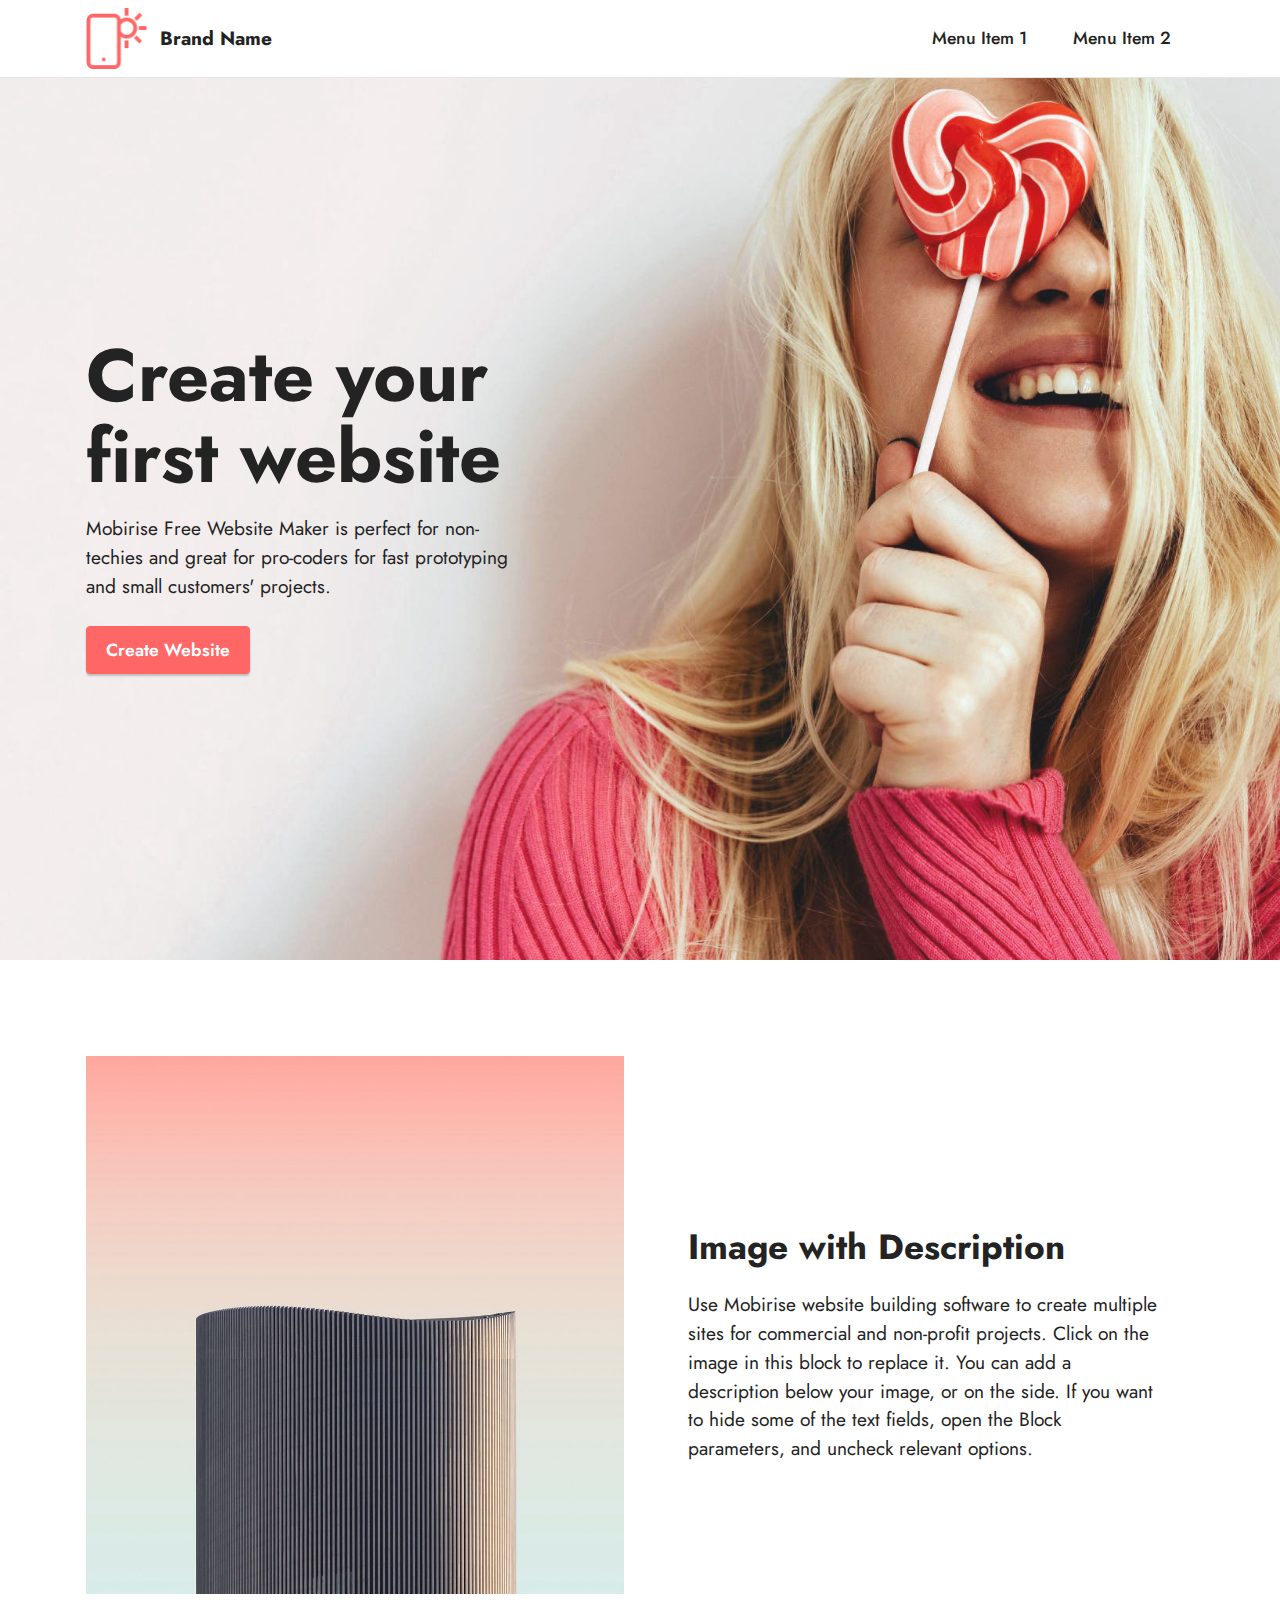
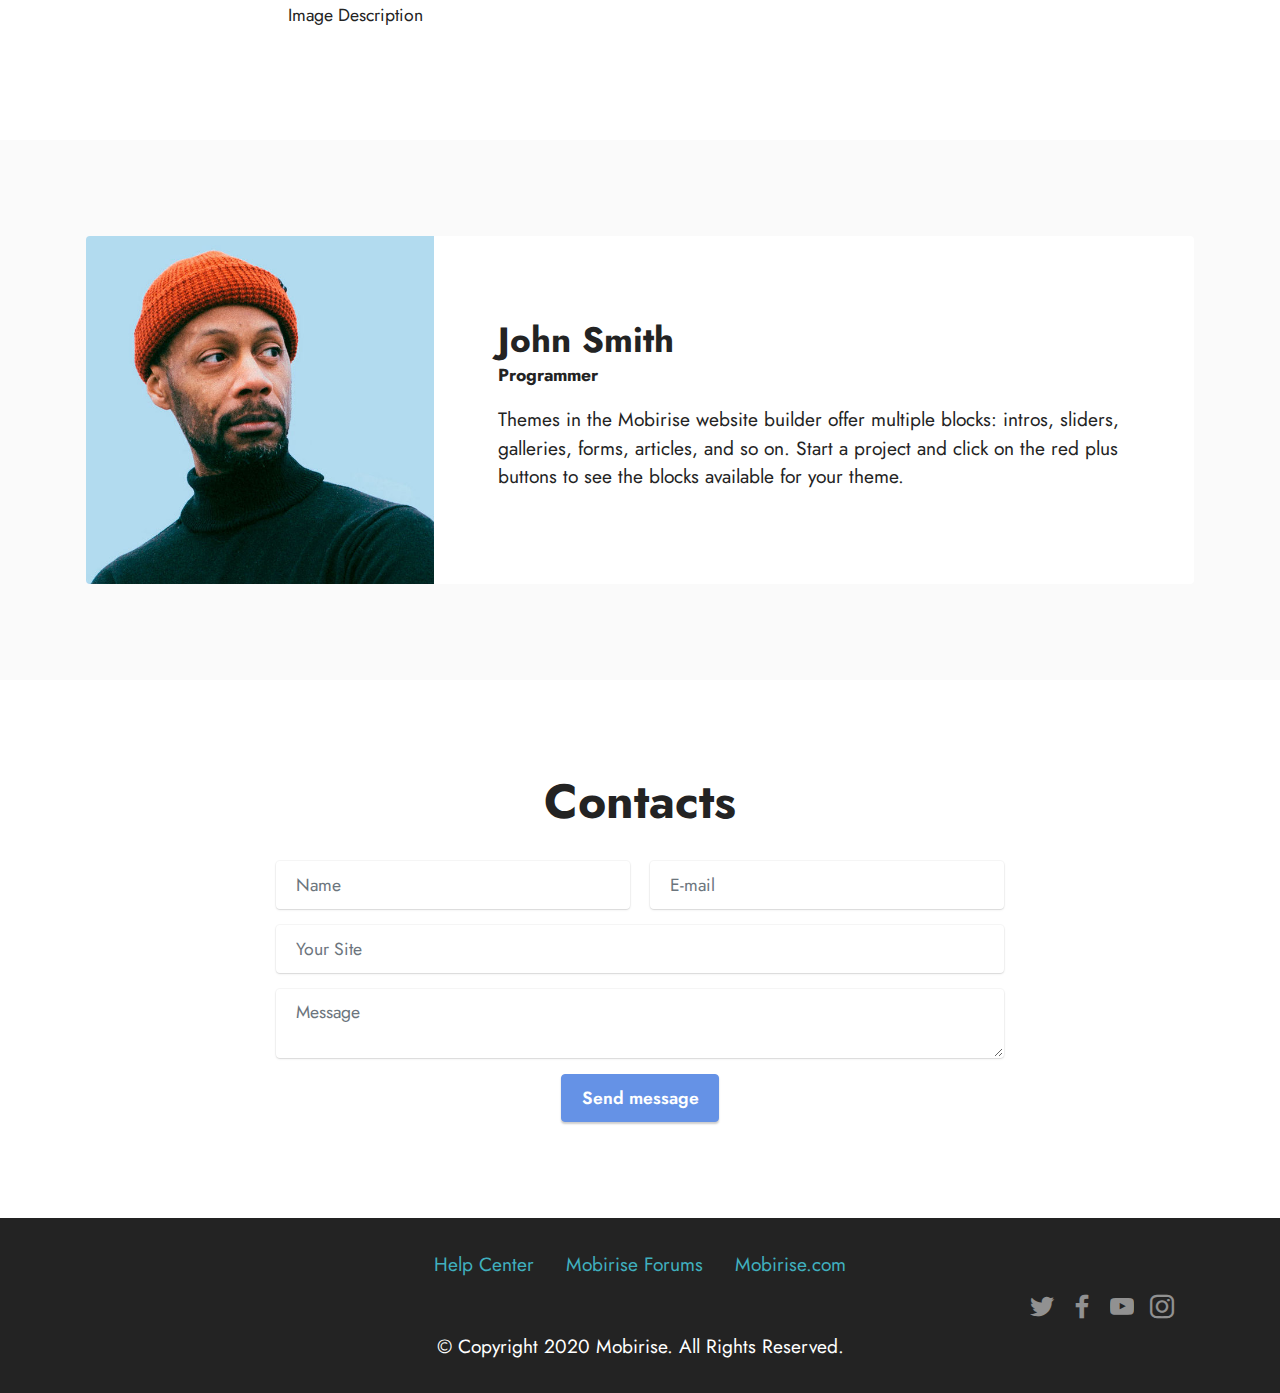
==== commit 6d8c1b21: "activate white-label" ====
--- a/page1.html
+++ b/page1.html
@@ -1,10 +1,10 @@
 <!DOCTYPE html>
 <html  >
 <head>
-  <!-- Site made with Mobirise Website Builder v5.3.15, https://mobirise.com -->
+  
   <meta charset="UTF-8">
   <meta http-equiv="X-UA-Compatible" content="IE=edge">
-  <meta name="generator" content="Mobirise v5.3.15, mobirise.com">
+  
   <meta name="viewport" content="width=device-width, initial-scale=1, minimum-scale=1">
   <link rel="shortcut icon" href="assets/images/logo.png" type="image/x-icon">
   <meta name="description" content="">
@@ -34,7 +34,7 @@
             <div class="navbar-brand">
                 <span class="navbar-logo">
                     <a href="https://mobiri.se">
-                        <img src="assets/images/logo.png" alt="Mobirise" style="height: 3.8rem;">
+                        <img src="assets/images/logo.png" alt="" style="height: 3.8rem;">
                     </a>
                 </span>
                 <span class="navbar-caption-wrap"><a class="navbar-caption text-black display-7" href="https://mobiri.se">Brand Name</a></span>
@@ -87,7 +87,7 @@
         <div class="row align-items-center">
             <div class="col-12 col-lg-6">
                 <div class="image-wrapper">
-                    <img src="assets/images/4.jpg" alt="Mobirise">
+                    <img src="assets/images/4.jpg" alt="">
                     <p class="mbr-description mbr-fonts-style pt-2 align-center display-4">
                     Image Description</p>
                 </div>
@@ -113,7 +113,7 @@
                 <div class="row align-items-center">
                     <div class="col-12 col-md-4">
                         <div class="image-wrapper">
-                            <img src="assets/images/team1.jpg" alt="Mobirise">
+                            <img src="assets/images/team1.jpg" alt="">
                         </div>
                     </div>
                     <div class="col-12 col-md">
@@ -152,7 +152,7 @@
         </div>
         <div class="row justify-content-center mt-4">
             <div class="col-lg-8 mx-auto mbr-form" data-form-type="formoid">
-                <form action="https://mobirise.eu/" method="POST" class="mbr-form form-with-styler" data-form-title="Form Name"><input type="hidden" name="email" data-form-email="true" value="W92uXY3sP7HtHUeAK1rM3DYgXbi/4XWy49uOgr8+T4eS1At6cnFmi3TkucFEPTdUoYhQ1/Ftp0VCK+U4CrrGh5AGWeN4WQmde5aiM6MkG2aBrFM1gDrx82/YSzYjQr09">
+                <form action="https://mobirise.eu/" method="POST" class="mbr-form form-with-styler" data-form-title="Form Name"><input type="hidden" name="email" data-form-email="true" value="euGLb2OOfNztd48wPaR+epV6x1Oh76DOuhrYUmb3NGSSfKADWKLUBy5RtfJCcDajxS75ZjPBUR0BhDUIINg2nZADsITr2tbK2iLBs7eaFDwtrKWFDKQCBordx5P53fil">
                     <div class="row">
                         <div hidden="hidden" data-form-alert="" class="alert alert-success col-12">Thanks for filling out
                             the form!</div>
@@ -232,10 +232,10 @@
             </div>
         </div>
     </div>
-</section><section style="background-color: #fff; font-family: -apple-system, BlinkMacSystemFont, 'Segoe UI', 'Roboto', 'Helvetica Neue', Arial, sans-serif; color:#aaa; font-size:12px; padding: 0; align-items: center; display: flex;"><a href="https://mobirise.site/z" style="flex: 1 1; height: 3rem; padding-left: 1rem;"></a><p style="flex: 0 0 auto; margin:0; padding-right:1rem;">Made with Mobirise - <a href="https://mobirise.site/l" style="color:#aaa;">Find out</a></p></section><script src="assets/bootstrap/js/bootstrap.bundle.min.js"></script>  <script src="assets/web/assets/cookies-alert-plugin/cookies-alert-core.js"></script>  <script src="assets/web/assets/cookies-alert-plugin/cookies-alert-script.js"></script>  <script src="assets/smoothscroll/smooth-scroll.js"></script>  <script src="assets/ytplayer/index.js"></script>  <script src="assets/theme/js/script.js"></script>  <script src="assets/formoid/formoid.min.js"></script>  
-  
-  
-<input name="cookieData" type="hidden" data-cookie-customDialogSelector='null' data-cookie-colorText='#424a4d' data-cookie-colorBg='rgba(234, 239, 241, 0.99)' data-cookie-textButton='Agree' data-cookie-colorButton='' data-cookie-colorLink='#424a4d' data-cookie-underlineLink='true' data-cookie-text="We use cookies to give you the best experience. Read our <a href='privacy.html'>cookie policy</a>.">
+</section><section id="top-1" hidden><a href="https://mobirise.site"></a></section><script src="assets/bootstrap/js/bootstrap.bundle.min.js"></script>  <script src="assets/web/assets/cookies-alert-plugin/cookies-alert-core.js"></script>  <script src="assets/web/assets/cookies-alert-plugin/cookies-alert-script.js"></script>  <script src="assets/smoothscroll/smooth-scroll.js"></script>  <script src="assets/ytplayer/index.js"></script>  <script src="assets/theme/js/script.js"></script>  <script src="assets/formoid/formoid.min.js"></script>  
+  
+  
+<input name="cookieData" type="hidden" data-cookie-customDialogSelector='null' data-cookie-colorText='#424a4d' data-cookie-colorBg='rgba(234, 239, 241, 0.99)' data-cookie-textButton='OK' data-cookie-colorButton='' data-cookie-colorLink='#424a4d' data-cookie-underlineLink='true' data-cookie-text="We use cookies to give you the best experience. Read our <a href='privacy.html'>cookie policy</a>.">
    <div id="scrollToTop" class="scrollToTop mbr-arrow-up"><a style="text-align: center;"><i class="mbr-arrow-up-icon mbr-arrow-up-icon-cm cm-icon cm-icon-smallarrow-up"></i></a></div>
   </body>
 </html>